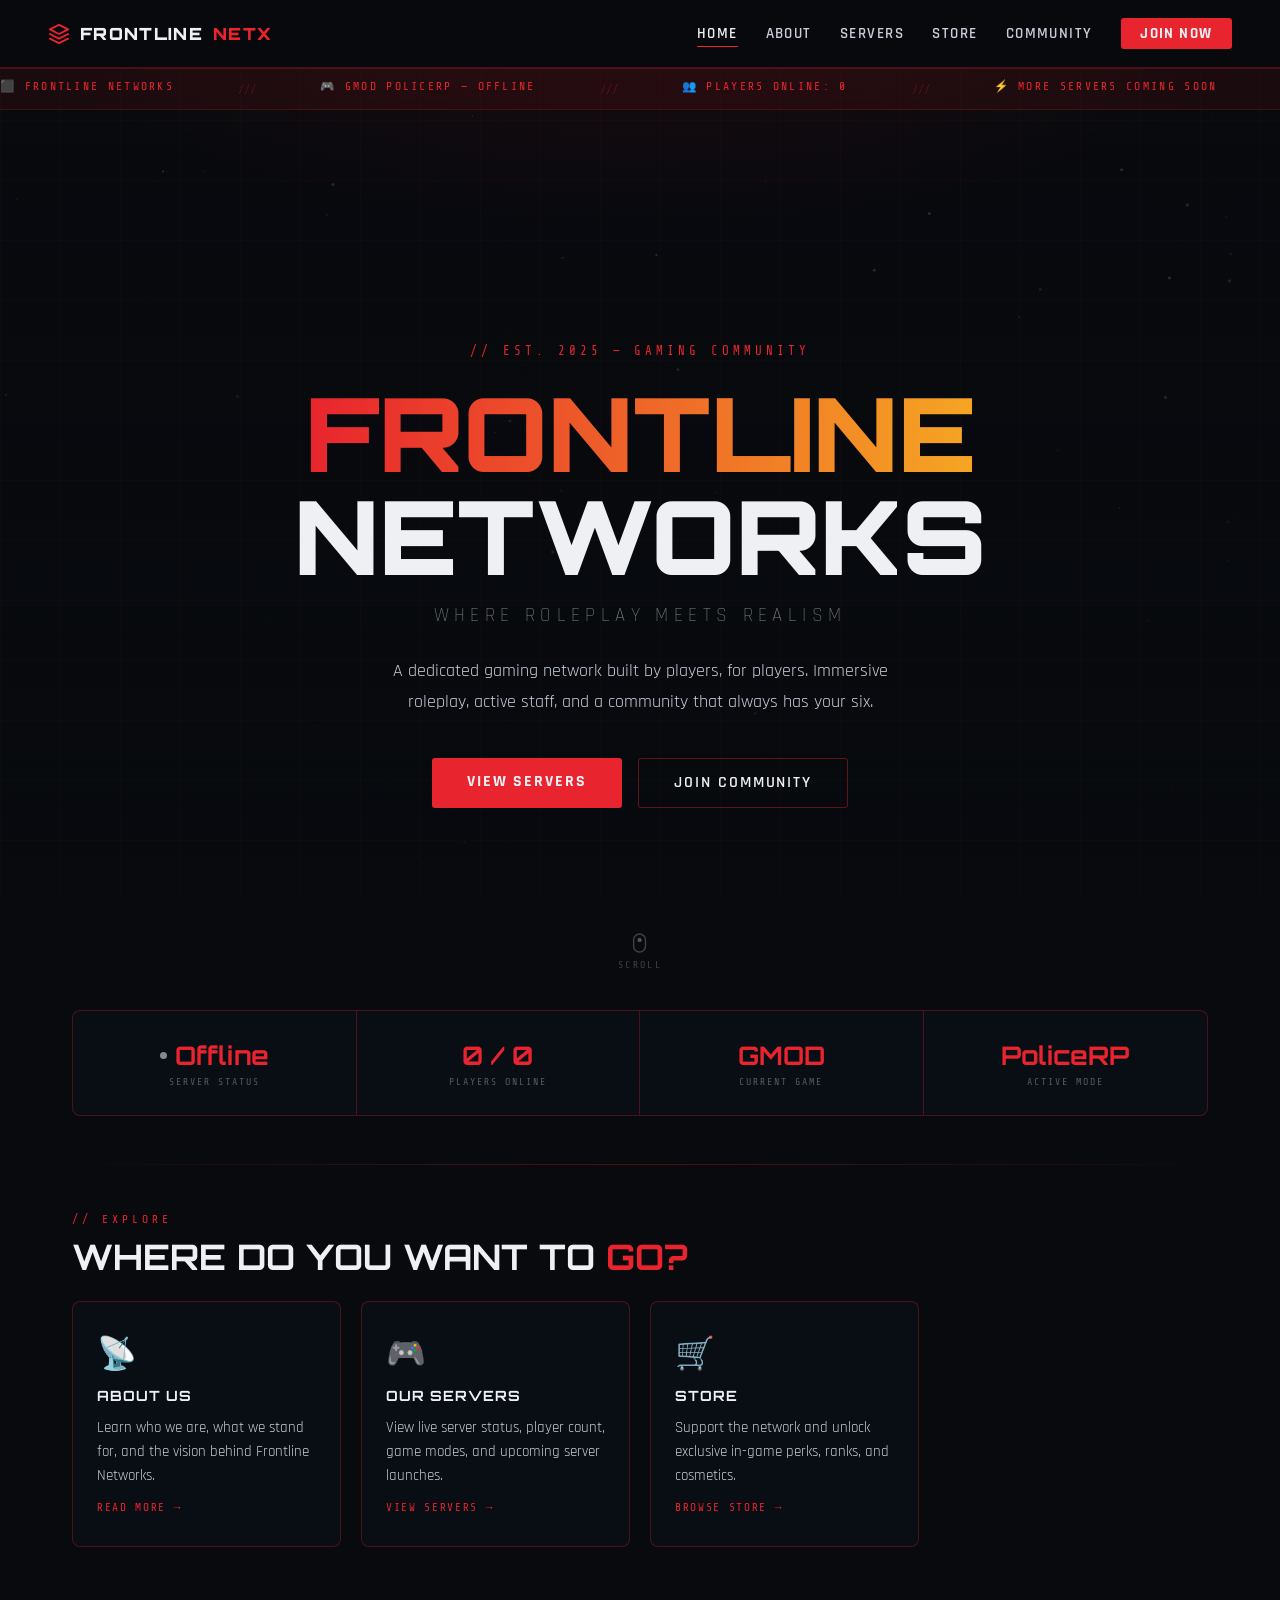
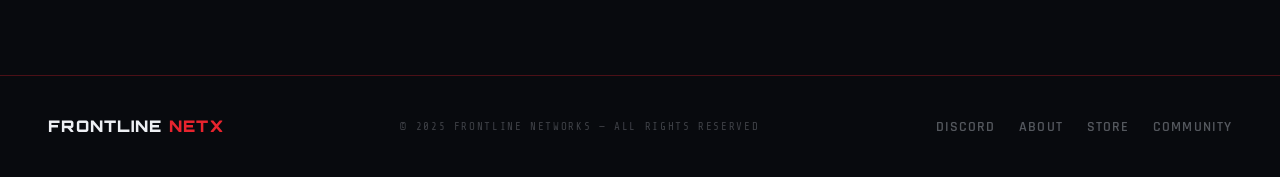
==== index.html @ 9fff045c "Updates" ====
<!DOCTYPE html>
<html lang="en">
<head>
  <meta charset="UTF-8" />
  <meta name="viewport" content="width=device-width, initial-scale=1.0" />
  <title>Frontline Networks – Home</title>
  <link rel="preconnect" href="https://fonts.googleapis.com" />
  <link rel="preconnect" href="https://fonts.gstatic.com" crossorigin />
  <link href="https://fonts.googleapis.com/css2?family=Orbitron:wght@400;700;900&family=Rajdhani:wght@300;400;600;700&family=Share+Tech+Mono&display=swap" rel="stylesheet" />
  <link rel="stylesheet" href="assets/css/style.css" />
  <style>
    /* ── HOME ONLY STYLES ── */
    #hero {
      min-height: 100vh;
      display: flex;
      flex-direction: column;
      align-items: center;
      justify-content: center;
      text-align: center;
      padding: 6rem 2rem 4rem;
      position: relative;
    }

    .hero-eyebrow {
      font-family: 'Share Tech Mono', monospace;
      font-size: 0.78rem;
      letter-spacing: 0.32em;
      color: var(--fl-red);
      text-transform: uppercase;
      margin-bottom: 1.5rem;
      opacity: 0;
      animation: fadeUp 0.6s 0.2s forwards;
    }

    .hero-title {
      font-family: 'Orbitron', monospace;
      font-size: clamp(2.8rem, 8vw, 6.5rem);
      font-weight: 900;
      line-height: 1;
      color: var(--fl-white);
      text-transform: uppercase;
      opacity: 0;
      animation: fadeUp 0.7s 0.4s forwards;
    }

    .wave-text {
      display: inline-block;
      background: linear-gradient(90deg, var(--fl-red), var(--fl-gold), var(--fl-red));
      background-size: 200% auto;
      -webkit-background-clip: text;
      -webkit-text-fill-color: transparent;
      background-clip: text;
      animation: shimmer 3s linear infinite;
    }

    @keyframes shimmer { to { background-position: 200% center; } }

    .hero-sub {
      font-size: 1.2rem;
      font-weight: 300;
      letter-spacing: 0.28em;
      text-transform: uppercase;
      color: rgba(200,205,216,0.6);
      margin-top: 1rem;
      opacity: 0;
      animation: fadeUp 0.7s 0.6s forwards;
    }

    .hero-desc {
      max-width: 540px;
      margin: 1.75rem auto 0;
      font-size: 1.1rem;
      line-height: 1.75;
      opacity: 0;
      animation: fadeUp 0.7s 0.8s forwards;
    }

    .hero-btns {
      display: flex;
      gap: 1rem;
      margin-top: 2.5rem;
      justify-content: center;
      flex-wrap: wrap;
      opacity: 0;
      animation: fadeUp 0.7s 1s forwards;
    }

    .scroll-hint {
      position: absolute;
      bottom: 2.5rem;
      left: 50%;
      transform: translateX(-50%);
      display: flex;
      flex-direction: column;
      align-items: center;
      gap: 6px;
      font-family: 'Share Tech Mono', monospace;
      font-size: 0.62rem;
      letter-spacing: 0.25em;
      color: rgba(200,205,216,0.28);
      text-transform: uppercase;
      animation: bob 2s ease-in-out infinite;
    }

    @keyframes bob {
      0%, 100% { transform: translateX(-50%) translateY(0); }
      50% { transform: translateX(-50%) translateY(7px); }
    }

    @keyframes fadeUp {
      from { opacity: 0; transform: translateY(22px); }
      to { opacity: 1; transform: translateY(0); }
    }

    /* ── QUICK STATS BAR ── */
    .stats-bar {
      background: var(--fl-panel);
      border: 1px solid var(--fl-border);
      border-radius: 8px;
      display: grid;
      grid-template-columns: repeat(auto-fit, minmax(160px, 1fr));
      gap: 0;
      margin: 0 2rem;
      max-width: 1200px;
      margin-left: auto;
      margin-right: auto;
      overflow: hidden;
    }

    .stats-bar-item {
      padding: 1.75rem 1.5rem;
      text-align: center;
      border-right: 1px solid var(--fl-border);
    }

    .stats-bar-item:last-child { border-right: none; }

    .stats-bar-value {
      font-family: 'Orbitron', monospace;
      font-size: 1.6rem;
      font-weight: 700;
      color: var(--fl-red);
      display: block;
    }

    .stats-bar-label {
      font-family: 'Share Tech Mono', monospace;
      font-size: 0.62rem;
      letter-spacing: 0.2em;
      color: rgba(200,205,216,0.4);
      text-transform: uppercase;
      margin-top: 0.3rem;
      display: block;
    }

    /* ── QUICK NAV CARDS ── */
    .quicknav {
      display: grid;
      grid-template-columns: repeat(auto-fit, minmax(220px, 1fr));
      gap: 1.25rem;
      margin-top: 1.5rem;
    }

    .qcard {
      background: var(--fl-panel);
      border: 1px solid var(--fl-border);
      border-radius: 8px;
      padding: 2rem 1.5rem;
      text-decoration: none;
      display: flex;
      flex-direction: column;
      align-items: flex-start;
      gap: 0.75rem;
      transition: border-color 0.3s, transform 0.3s, box-shadow 0.3s;
      position: relative;
      overflow: hidden;
    }

    .qcard::before {
      content: '';
      position: absolute;
      top: 0; left: 0; right: 0;
      height: 2px;
      background: linear-gradient(90deg, transparent, var(--fl-red), transparent);
      opacity: 0;
      transition: opacity 0.3s;
    }

    .qcard:hover {
      border-color: rgba(232,36,46,0.55);
      transform: translateY(-4px);
      box-shadow: 0 12px 36px rgba(0,0,0,0.4), 0 0 18px rgba(232,36,46,0.1);
    }

    .qcard:hover::before { opacity: 1; }

    .qcard-icon { font-size: 2rem; }

    .qcard-title {
      font-family: 'Orbitron', monospace;
      font-size: 0.88rem;
      font-weight: 700;
      color: var(--fl-white);
      text-transform: uppercase;
      letter-spacing: 0.07em;
    }

    .qcard-desc {
      font-size: 0.95rem;
      line-height: 1.6;
      color: var(--fl-text);
    }

    .qcard-arrow {
      margin-top: auto;
      font-family: 'Share Tech Mono', monospace;
      font-size: 0.7rem;
      letter-spacing: 0.15em;
      color: var(--fl-red);
      text-transform: uppercase;
    }
  </style>
</head>
<body>

<canvas id="bg-canvas"></canvas>
<div class="bg-overlay"></div>
<div class="grid-lines"></div>

<div class="site-wrap">

  <!-- NAV -->
  <nav>
    <a class="nav-logo" href="index.html">
      <svg width="22" height="22" viewBox="0 0 24 24" fill="none" stroke="currentColor" stroke-width="2" stroke-linecap="round" stroke-linejoin="round" style="color:var(--fl-red)"><path d="M12 2L2 7l10 5 10-5-10-5z"/><path d="M2 17l10 5 10-5"/><path d="M2 12l10 5 10-5"/></svg>
      FRONTLINE <span class="logo-accent">NETX</span>
    </a>
    <ul class="nav-links">
      <li><a href="index.html">Home</a></li>
      <li><a href="pages/about.html">About</a></li>
      <li><a href="pages/servers.html">Servers</a></li>
      <li><a href="pages/store.html">Store</a></li>
      <li><a href="pages/community.html">Community</a></li>
      <li><a href="https://steamcommunity.com/openid/login?openid.ns=http://specs.openid.net/auth/2.0&openid.mode=checkid_setup&openid.return_to=https://frontlinenetx.net/auth/steam&openid.realm=https://frontlinenetx.net&openid.identity=http://specs.openid.net/auth/2.0/identifier_select&openid.claimed_id=http://specs.openid.net/auth/2.0/identifier_select" target="_blank" class="nav-cta">Join Now</a></li>
    </ul>
  </nav>

  <!-- TICKER -->
  <div class="live-ticker">
    <div class="ticker-inner">
      <span class="ticker-item">⬛ Frontline Networks</span>
      <span class="ticker-sep">///</span>
      <span class="ticker-item">🎮 GMOD PoliceRP — <span data-server-status>Offline</span></span>
      <span class="ticker-sep">///</span>
      <span class="ticker-item">👥 Players Online: <span data-server-players>0</span></span>
      <span class="ticker-sep">///</span>
      <span class="ticker-item">⚡ More servers coming soon</span>
      <span class="ticker-sep">///</span>
      <span class="ticker-item">⬛ Frontline Networks</span>
      <span class="ticker-sep">///</span>
      <span class="ticker-item">🎮 GMOD PoliceRP — <span data-server-status>Offline</span></span>
      <span class="ticker-sep">///</span>
      <span class="ticker-item">👥 Players Online: <span data-server-players>0</span></span>
      <span class="ticker-sep">///</span>
      <span class="ticker-item">⚡ More servers coming soon</span>
    </div>
  </div>

  <!-- HERO -->
  <section id="hero" style="max-width:100%">
    <p class="hero-eyebrow">// Est. 2025 — Gaming Community</p>
    <h1 class="hero-title"><span class="wave-text">Frontline</span><br>Networks</h1>
    <p class="hero-sub">Where Roleplay Meets Realism</p>
    <p class="hero-desc">A dedicated gaming network built by players, for players. Immersive roleplay, active staff, and a community that always has your six.</p>
    <div class="hero-btns">
      <a href="pages/servers.html" class="btn-primary">View Servers</a>
      <a href="pages/community.html" class="btn-secondary">Join Community</a>
    </div>
    <div class="scroll-hint">
      <svg width="14" height="20" viewBox="0 0 14 20" fill="none" stroke="currentColor" stroke-width="1.5" stroke-linecap="round"><rect x="1" y="1" width="12" height="18" rx="6"/><circle cx="7" cy="7" r="1.5" fill="currentColor"/></svg>
      Scroll
    </div>
  </section>

  <!-- LIVE STATS BAR -->
  <div style="max-width:1200px;margin:0 auto;padding:0 2rem 3rem;">
    <div class="stats-bar reveal">
      <div class="stats-bar-item">
        <span class="stats-bar-value" style="display:flex;align-items:center;justify-content:center;gap:8px;">
          <span class="status-dot dot-offline" data-status-dot></span>
          <span data-server-status>Offline</span>
        </span>
        <span class="stats-bar-label">Server Status</span>
      </div>
      <div class="stats-bar-item">
        <span class="stats-bar-value"><span data-server-players>0</span> / <span data-server-maxplayers>0</span></span>
        <span class="stats-bar-label">Players Online</span>
      </div>
      <div class="stats-bar-item">
        <span class="stats-bar-value">GMOD</span>
        <span class="stats-bar-label">Current Game</span>
      </div>
      <div class="stats-bar-item">
        <span class="stats-bar-value">PoliceRP</span>
        <span class="stats-bar-label">Active Mode</span>
      </div>
    </div>
  </div>

  <!-- QUICK NAV -->
  <div class="divider"></div>
  <div class="section">
    <p class="section-label reveal">// Explore</p>
    <h2 class="section-title reveal">Where do you want to <span>go?</span></h2>
    <div class="quicknav">
      <a href="pages/about.html" class="qcard reveal">
        <span class="qcard-icon">📡</span>
        <div class="qcard-title">About Us</div>
        <p class="qcard-desc">Learn who we are, what we stand for, and the vision behind Frontline Networks.</p>
        <span class="qcard-arrow">Read More →</span>
      </a>
      <a href="pages/servers.html" class="qcard reveal">
        <span class="qcard-icon">🎮</span>
        <div class="qcard-title">Our Servers</div>
        <p class="qcard-desc">View live server status, player count, game modes, and upcoming server launches.</p>
        <span class="qcard-arrow">View Servers →</span>
      </a>
      <a href="pages/store.html" class="qcard reveal">
        <span class="qcard-icon">🛒</span>
        <div class="qcard-title">Store</div>
        <p class="qcard-desc">Support the network and unlock exclusive in-game perks, ranks, and cosmetics.</p>
        <span class="qcard-arrow">Browse Store →</span>
      </a>
      <a href="pages/community.html" class="qcard reveal">
        <span class="qcard-icon">💬</span>
        <div class="qcard-title">Community</div>
        <p class="qcard-desc">Join our Discord, meet the team, apply for staff, and be part of the Frontline family.</p>
        <span class="qcard-arrow">Join Now →</span>
      </a>
    </div>
  </div>

  <!-- FOOTER -->
  <footer>
    <a class="footer-logo" href="index.html">FRONTLINE <span>NETX</span></a>
    <p class="footer-copy">© 2025 Frontline Networks — All rights reserved</p>
    <ul class="footer-links">
      <li><a href="https://discord.gg/7fahT24btF" target="_blank">Discord</a></li>
      <li><a href="pages/about.html">About</a></li>
      <li><a href="pages/store.html">Store</a></li>
      <li><a href="pages/community.html">Community</a></li>
    </ul>
  </footer>

</div>

<script src="assets/js/main.js"></script>
</body>
</html>
---- assets/css/style.css ----
/* ── FRONTLINE NETWORKS — SHARED STYLESHEET ── */

*, *::before, *::after { box-sizing: border-box; margin: 0; padding: 0; }

:root {
  --fl-red: #e8242e;
  --fl-red-dark: #a5161e;
  --fl-red-glow: rgba(232, 36, 46, 0.5);
  --fl-gold: #f5a623;
  --fl-dark: #080a0e;
  --fl-panel: rgba(10, 14, 22, 0.88);
  --fl-border: rgba(232, 36, 46, 0.3);
  --fl-text: #c8cdd8;
  --fl-white: #eef0f4;
}

html { scroll-behavior: smooth; }

body {
  font-family: 'Rajdhani', sans-serif;
  background: var(--fl-dark);
  color: var(--fl-text);
  overflow-x: hidden;
}

/* ── BACKGROUND ── */
#bg-canvas {
  position: fixed;
  inset: 0;
  z-index: 0;
  pointer-events: none;
}

.bg-overlay {
  position: fixed;
  inset: 0;
  z-index: 1;
  background:
    radial-gradient(ellipse 80% 50% at 50% -10%, rgba(232,36,46,0.12) 0%, transparent 70%),
    linear-gradient(to bottom, rgba(8,10,14,0.55) 0%, rgba(8,10,14,0.75) 60%, rgba(8,10,14,0.97) 100%);
  pointer-events: none;
}

.grid-lines {
  position: fixed;
  inset: 0;
  z-index: 1;
  pointer-events: none;
  background-image:
    linear-gradient(rgba(232,36,46,0.04) 1px, transparent 1px),
    linear-gradient(90deg, rgba(232,36,46,0.04) 1px, transparent 1px);
  background-size: 60px 60px;
}

.site-wrap { position: relative; z-index: 2; }

/* ── NAV ── */
nav {
  position: fixed;
  top: 0; left: 0; right: 0;
  z-index: 100;
  display: flex;
  align-items: center;
  justify-content: space-between;
  padding: 0 3rem;
  height: 68px;
  background: rgba(8,10,14,0.95);
  border-bottom: 1px solid var(--fl-border);
  backdrop-filter: blur(12px);
}

.nav-logo {
  font-family: 'Orbitron', monospace;
  font-weight: 900;
  font-size: 1.05rem;
  color: var(--fl-white);
  letter-spacing: 0.08em;
  text-decoration: none;
  display: flex;
  align-items: center;
  gap: 10px;
}

.nav-logo .logo-accent { color: var(--fl-red); }

.nav-links {
  display: flex;
  gap: 1.75rem;
  list-style: none;
  align-items: center;
}

.nav-links a {
  font-family: 'Rajdhani', sans-serif;
  font-weight: 600;
  font-size: 0.92rem;
  letter-spacing: 0.1em;
  text-transform: uppercase;
  color: var(--fl-text);
  text-decoration: none;
  transition: color 0.2s;
  position: relative;
}

.nav-links a::after {
  content: '';
  position: absolute;
  bottom: -4px; left: 0; right: 100%;
  height: 1px;
  background: var(--fl-red);
  transition: right 0.25s ease;
}

.nav-links a:hover, .nav-links a.active { color: var(--fl-white); }
.nav-links a:hover::after, .nav-links a.active::after { right: 0; }

.nav-cta {
  background: var(--fl-red) !important;
  color: var(--fl-white) !important;
  padding: 0.4rem 1.2rem !important;
  border-radius: 3px;
  font-weight: 700 !important;
  transition: background 0.2s, box-shadow 0.2s !important;
}

.nav-cta:hover {
  background: var(--fl-red-dark) !important;
  box-shadow: 0 0 18px var(--fl-red-glow) !important;
}

.nav-cta::after { display: none !important; }

/* ── LIVE TICKER ── */
.live-ticker {
  background: rgba(232,36,46,0.08);
  border-top: 1px solid rgba(232,36,46,0.2);
  border-bottom: 1px solid rgba(232,36,46,0.2);
  padding: 0.6rem 0;
  overflow: hidden;
  position: relative;
  z-index: 2;
  margin-top: 68px;
}

.ticker-inner {
  display: flex;
  white-space: nowrap;
  animation: ticker 30s linear infinite;
  gap: 4rem;
}

.ticker-item {
  font-family: 'Share Tech Mono', monospace;
  font-size: 0.72rem;
  letter-spacing: 0.2em;
  text-transform: uppercase;
  color: var(--fl-red);
}

.ticker-sep { color: rgba(232,36,46,0.3); }

@keyframes ticker {
  from { transform: translateX(0); }
  to { transform: translateX(-50%); }
}

/* ── PAGE HEADER ── */
.page-header {
  padding: 5rem 2rem 3.5rem;
  text-align: center;
  max-width: 1200px;
  margin: 0 auto;
}

.page-eyebrow {
  font-family: 'Share Tech Mono', monospace;
  font-size: 0.75rem;
  letter-spacing: 0.35em;
  text-transform: uppercase;
  color: var(--fl-red);
  margin-bottom: 1rem;
}

.page-title {
  font-family: 'Orbitron', monospace;
  font-size: clamp(2rem, 5vw, 3.5rem);
  font-weight: 900;
  color: var(--fl-white);
  text-transform: uppercase;
  line-height: 1.05;
  margin-bottom: 1rem;
}

.page-title span { color: var(--fl-red); }

.page-desc {
  font-size: 1.1rem;
  line-height: 1.75;
  color: var(--fl-text);
  max-width: 600px;
  margin: 0 auto;
}

/* ── SECTION ── */
.section {
  padding: 3rem 2rem 4rem;
  max-width: 1200px;
  margin: 0 auto;
}

.section-label {
  font-family: 'Share Tech Mono', monospace;
  font-size: 0.72rem;
  letter-spacing: 0.35em;
  text-transform: uppercase;
  color: var(--fl-red);
  margin-bottom: 0.75rem;
}

.section-title {
  font-family: 'Orbitron', monospace;
  font-size: clamp(1.5rem, 3.5vw, 2.2rem);
  font-weight: 700;
  color: var(--fl-white);
  text-transform: uppercase;
  line-height: 1.1;
  margin-bottom: 0.75rem;
}

.section-title span { color: var(--fl-red); }

.section-desc {
  font-size: 1.05rem;
  line-height: 1.75;
  color: var(--fl-text);
  max-width: 640px;
  margin-bottom: 2.5rem;
}

.divider {
  width: 100%;
  max-width: 1200px;
  margin: 0 auto;
  height: 1px;
  background: linear-gradient(90deg, transparent, var(--fl-border), transparent);
}

/* ── BUTTONS ── */
.btn-primary {
  background: var(--fl-red);
  color: var(--fl-white);
  font-family: 'Rajdhani', sans-serif;
  font-weight: 700;
  font-size: 1rem;
  letter-spacing: 0.12em;
  text-transform: uppercase;
  padding: 0.85rem 2.2rem;
  border-radius: 3px;
  text-decoration: none;
  border: none;
  cursor: pointer;
  display: inline-block;
  transition: background 0.2s, box-shadow 0.2s, transform 0.15s;
}

.btn-primary:hover {
  background: var(--fl-red-dark);
  box-shadow: 0 0 28px var(--fl-red-glow), 0 4px 20px rgba(0,0,0,0.4);
  transform: translateY(-2px);
}

.btn-secondary {
  background: transparent;
  color: var(--fl-white);
  font-family: 'Rajdhani', sans-serif;
  font-weight: 600;
  font-size: 1rem;
  letter-spacing: 0.12em;
  text-transform: uppercase;
  padding: 0.85rem 2.2rem;
  border-radius: 3px;
  text-decoration: none;
  border: 1px solid rgba(232,36,46,0.4);
  display: inline-block;
  cursor: pointer;
  transition: border-color 0.2s, background 0.2s, transform 0.15s;
}

.btn-secondary:hover {
  border-color: var(--fl-red);
  background: rgba(232,36,46,0.08);
  transform: translateY(-2px);
}

/* ── TAGS ── */
.tag {
  font-family: 'Share Tech Mono', monospace;
  font-size: 0.68rem;
  letter-spacing: 0.15em;
  text-transform: uppercase;
  padding: 0.25rem 0.75rem;
  border-radius: 3px;
  border: 1px solid;
  display: inline-block;
}

.tag-red { color: var(--fl-red); border-color: rgba(232,36,46,0.4); background: rgba(232,36,46,0.08); }
.tag-gold { color: var(--fl-gold); border-color: rgba(245,166,35,0.4); background: rgba(245,166,35,0.08); }
.tag-green { color: #4ade80; border-color: rgba(74,222,128,0.4); background: rgba(74,222,128,0.08); }
.tag-gray { color: rgba(200,205,216,0.5); border-color: rgba(200,205,216,0.15); background: rgba(200,205,216,0.05); }

/* ── STATUS DOT ── */
.status-dot {
  width: 7px; height: 7px;
  border-radius: 50%;
  display: inline-block;
  animation: pulse-dot 2s ease-in-out infinite;
}

.dot-live { background: #4ade80; box-shadow: 0 0 6px #4ade80; }
.dot-offline { background: #888; box-shadow: none; animation: none; }
.dot-soon { background: var(--fl-gold); box-shadow: 0 0 6px var(--fl-gold); }

@keyframes pulse-dot {
  0%, 100% { opacity: 1; }
  50% { opacity: 0.35; }
}

/* ── REVEAL ANIMATION ── */
.reveal {
  opacity: 0;
  transform: translateY(28px);
  transition: opacity 0.6s ease, transform 0.6s ease;
}

.reveal.visible {
  opacity: 1;
  transform: none;
}

/* ── FOOTER ── */
footer {
  border-top: 1px solid var(--fl-border);
  padding: 2.5rem 3rem;
  display: flex;
  align-items: center;
  justify-content: space-between;
  gap: 1.5rem;
  flex-wrap: wrap;
  position: relative;
  z-index: 2;
  margin-top: 4rem;
}

.footer-logo {
  font-family: 'Orbitron', monospace;
  font-weight: 900;
  font-size: 1rem;
  color: var(--fl-white);
  letter-spacing: 0.08em;
  text-decoration: none;
}

.footer-logo span { color: var(--fl-red); }

.footer-copy {
  font-family: 'Share Tech Mono', monospace;
  font-size: 0.68rem;
  letter-spacing: 0.15em;
  color: rgba(200,205,216,0.28);
  text-transform: uppercase;
}

.footer-links {
  display: flex;
  gap: 1.5rem;
  list-style: none;
}

.footer-links a {
  font-family: 'Rajdhani', sans-serif;
  font-weight: 600;
  font-size: 0.85rem;
  letter-spacing: 0.08em;
  text-transform: uppercase;
  color: rgba(200,205,216,0.4);
  text-decoration: none;
  transition: color 0.2s;
}

.footer-links a:hover { color: var(--fl-red); }

/* ── RESPONSIVE ── */
@media (max-width: 768px) {
  nav { padding: 0 1.25rem; }
  .nav-links { display: none; }
  footer { flex-direction: column; text-align: center; }
  .page-header { padding: 4rem 1.25rem 2.5rem; }
  .section { padding: 2rem 1.25rem 3rem; }
}
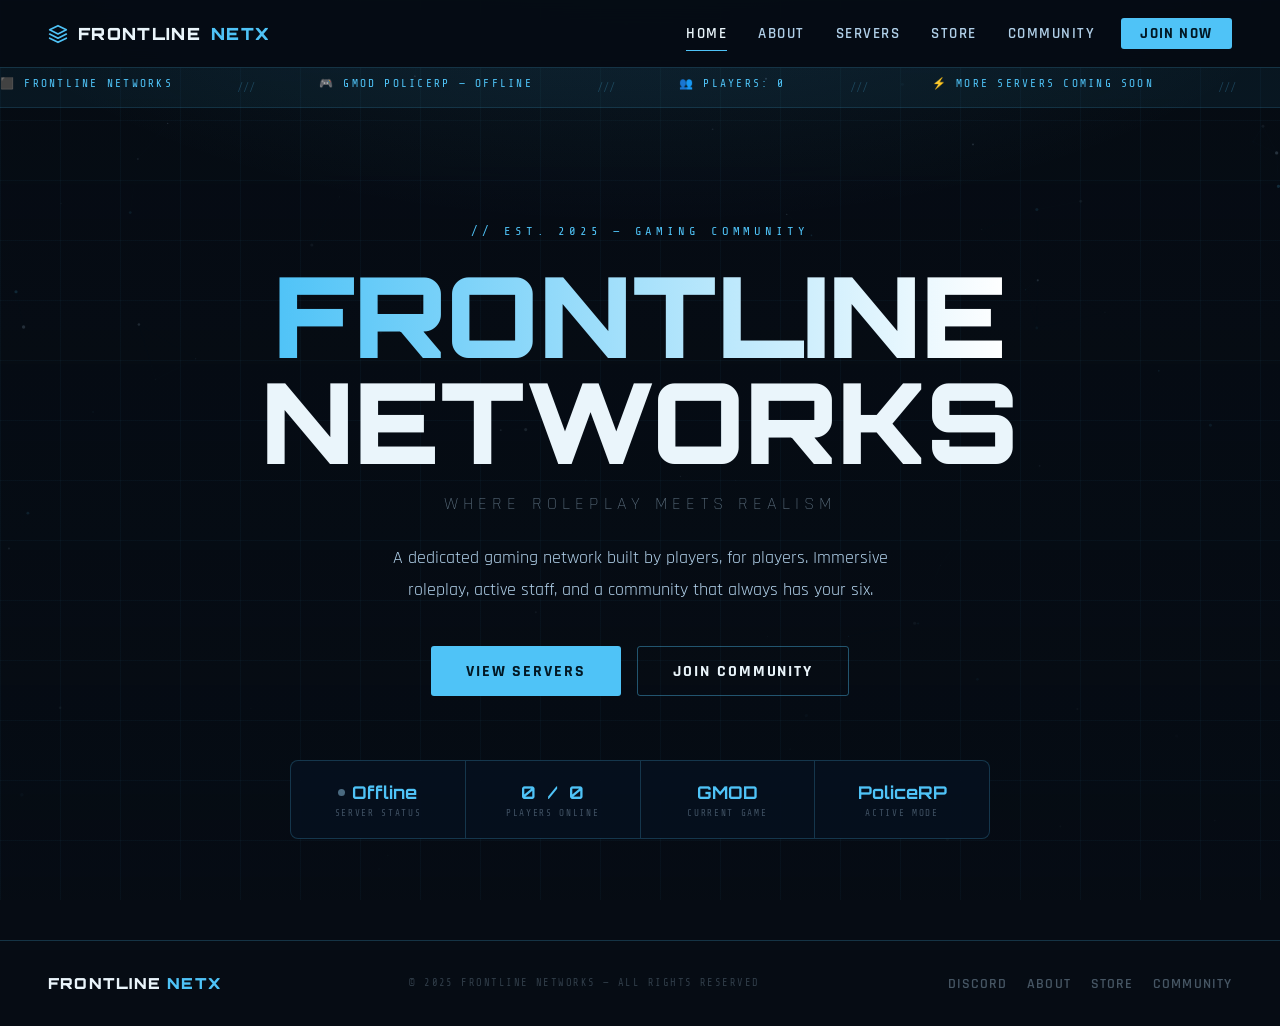
==== commit 2ffcc3cd: "update to web" ====
--- a/index.html
+++ b/index.html
@@ -3,221 +3,551 @@
 <head>
   <meta charset="UTF-8" />
   <meta name="viewport" content="width=device-width, initial-scale=1.0" />
-  <title>Frontline Networks – Home</title>
+  <title>Frontline Networks</title>
   <link rel="preconnect" href="https://fonts.googleapis.com" />
   <link rel="preconnect" href="https://fonts.gstatic.com" crossorigin />
   <link href="https://fonts.googleapis.com/css2?family=Orbitron:wght@400;700;900&family=Rajdhani:wght@300;400;600;700&family=Share+Tech+Mono&display=swap" rel="stylesheet" />
-  <link rel="stylesheet" href="assets/css/style.css" />
   <style>
-    /* ── HOME ONLY STYLES ── */
-    #hero {
+    *, *::before, *::after { box-sizing: border-box; margin: 0; padding: 0; }
+
+    :root {
+      --fl-blue: #4fc3f7;
+      --fl-blue-dark: #0277bd;
+      --fl-blue-glow: rgba(79,195,247,0.45);
+      --fl-ice: #e0f4ff;
+      --fl-dark: #060c14;
+      --fl-panel: rgba(6,16,30,0.9);
+      --fl-border: rgba(79,195,247,0.22);
+      --fl-text: #b0cfe8;
+      --fl-white: #eaf5fb;
+    }
+
+    html { scroll-behavior: smooth; }
+
+    body {
+      font-family: 'Rajdhani', sans-serif;
+      background: var(--fl-dark);
+      color: var(--fl-text);
+      overflow-x: hidden;
       min-height: 100vh;
-      display: flex;
+    }
+
+    /* ── BACKGROUND ── */
+    #bg-canvas {
+      position: fixed; inset: 0; z-index: 0; pointer-events: none;
+    }
+
+    .bg-overlay {
+      position: fixed; inset: 0; z-index: 1; pointer-events: none;
+      background:
+        radial-gradient(ellipse 80% 50% at 50% -10%, rgba(79,195,247,0.1) 0%, transparent 70%),
+        linear-gradient(to bottom, rgba(6,12,20,0.5) 0%, rgba(6,12,20,0.75) 60%, rgba(6,12,20,0.97) 100%);
+    }
+
+    .grid-lines {
+      position: fixed; inset: 0; z-index: 1; pointer-events: none;
+      background-image:
+        linear-gradient(rgba(79,195,247,0.04) 1px, transparent 1px),
+        linear-gradient(90deg, rgba(79,195,247,0.04) 1px, transparent 1px);
+      background-size: 60px 60px;
+    }
+
+    .site-wrap { position: relative; z-index: 2; min-height: 100vh; display: flex; flex-direction: column; }
+
+    /* ── NAV ── */
+    nav {
+      position: fixed; top: 0; left: 0; right: 0; z-index: 100;
+      display: flex; align-items: center; justify-content: space-between;
+      padding: 0 3rem; height: 68px;
+      background: rgba(6,12,20,0.96);
+      border-bottom: 1px solid var(--fl-border);
+      backdrop-filter: blur(14px);
+    }
+
+    .nav-logo {
+      font-family: 'Orbitron', monospace; font-weight: 900; font-size: 1.05rem;
+      color: var(--fl-white); letter-spacing: 0.08em; text-decoration: none;
+      display: flex; align-items: center; gap: 10px; cursor: pointer;
+    }
+
+    .nav-logo .logo-accent { color: var(--fl-blue); }
+
+    .nav-links { display: flex; gap: 0.25rem; list-style: none; align-items: center; }
+
+    .nav-links button {
+      font-family: 'Rajdhani', sans-serif; font-weight: 600; font-size: 0.92rem;
+      letter-spacing: 0.1em; text-transform: uppercase; color: var(--fl-text);
+      background: none; border: none; cursor: pointer; padding: 0.4rem 0.85rem;
+      border-radius: 3px; transition: color 0.2s, background 0.2s;
+      position: relative;
+    }
+
+    .nav-links button::after {
+      content: ''; position: absolute; bottom: -2px; left: 0.85rem; right: 100%;
+      height: 1px; background: var(--fl-blue); transition: right 0.25s ease;
+    }
+
+    .nav-links button:hover, .nav-links button.active { color: var(--fl-white); }
+    .nav-links button:hover::after, .nav-links button.active::after { right: 0.85rem; }
+
+    .nav-cta {
+      background: var(--fl-blue) !important; color: #021824 !important;
+      font-weight: 700 !important; padding: 0.4rem 1.2rem !important;
+      border-radius: 3px; transition: background 0.2s, box-shadow 0.2s !important;
+      margin-left: 0.5rem;
+    }
+
+    .nav-cta:hover {
+      background: var(--fl-blue-dark) !important;
+      box-shadow: 0 0 18px var(--fl-blue-glow) !important;
+      color: var(--fl-white) !important;
+    }
+
+    .nav-cta::after { display: none !important; }
+
+    /* ── TICKER ── */
+    .live-ticker {
+      background: rgba(79,195,247,0.06);
+      border-bottom: 1px solid rgba(79,195,247,0.15);
+      padding: 0.55rem 0; overflow: hidden; position: relative; z-index: 2;
+      margin-top: 68px;
+    }
+
+    .ticker-inner {
+      display: flex; white-space: nowrap;
+      animation: ticker 32s linear infinite; gap: 4rem;
+    }
+
+    .ticker-item {
+      font-family: 'Share Tech Mono', monospace; font-size: 0.7rem;
+      letter-spacing: 0.2em; text-transform: uppercase; color: var(--fl-blue);
+    }
+
+    .ticker-sep { color: rgba(79,195,247,0.25); }
+    @keyframes ticker { from { transform: translateX(0); } to { transform: translateX(-50%); } }
+
+    /* ── VIEWS — hidden by default, shown via JS ── */
+    .view { display: none; flex: 1; }
+    .view.active { display: block; }
+
+    /* ── SHARED SECTION STYLES ── */
+    .page-wrap { max-width: 1200px; margin: 0 auto; padding: 4rem 2rem 5rem; }
+
+    .page-eyebrow {
+      font-family: 'Share Tech Mono', monospace; font-size: 0.72rem;
+      letter-spacing: 0.35em; text-transform: uppercase; color: var(--fl-blue);
+      margin-bottom: 0.85rem;
+    }
+
+    .page-title {
+      font-family: 'Orbitron', monospace;
+      font-size: clamp(1.8rem, 4vw, 3rem); font-weight: 900;
+      color: var(--fl-white); text-transform: uppercase; line-height: 1.05;
+      margin-bottom: 0.9rem;
+    }
+
+    .page-title span { color: var(--fl-blue); }
+
+    .page-desc {
+      font-size: 1.1rem; line-height: 1.78; color: var(--fl-text);
+      max-width: 620px; margin-bottom: 2.75rem;
+    }
+
+    .section-label {
+      font-family: 'Share Tech Mono', monospace; font-size: 0.68rem;
+      letter-spacing: 0.32em; text-transform: uppercase; color: var(--fl-blue);
+      margin-bottom: 0.6rem; margin-top: 3rem;
+    }
+
+    .section-title {
+      font-family: 'Orbitron', monospace; font-size: clamp(1.3rem, 3vw, 1.9rem);
+      font-weight: 700; color: var(--fl-white); text-transform: uppercase;
+      line-height: 1.1; margin-bottom: 0.6rem;
+    }
+
+    .section-title span { color: var(--fl-blue); }
+
+    .divider {
+      height: 1px; margin: 2.5rem 0;
+      background: linear-gradient(90deg, transparent, var(--fl-border), transparent);
+    }
+
+    /* ── CARDS ── */
+    .card-grid {
+      display: grid; grid-template-columns: repeat(auto-fit, minmax(260px, 1fr));
+      gap: 1.35rem;
+    }
+
+    .card {
+      background: var(--fl-panel); border: 1px solid var(--fl-border);
+      border-radius: 8px; padding: 1.85rem 1.6rem;
+      transition: border-color 0.3s, transform 0.3s, box-shadow 0.3s;
+      position: relative; overflow: hidden;
+    }
+
+    .card::before {
+      content: ''; position: absolute; top: 0; left: 0; right: 0; height: 2px;
+      background: linear-gradient(90deg, transparent, var(--fl-blue), transparent);
+      opacity: 0; transition: opacity 0.3s;
+    }
+
+    .card:hover { border-color: rgba(79,195,247,0.5); transform: translateY(-4px); box-shadow: 0 12px 36px rgba(0,0,0,0.4), 0 0 18px rgba(79,195,247,0.08); }
+    .card:hover::before { opacity: 1; }
+
+    .card-icon { font-size: 2rem; margin-bottom: 1rem; display: block; }
+
+    .card-title {
+      font-family: 'Orbitron', monospace; font-size: 0.88rem; font-weight: 700;
+      color: var(--fl-white); text-transform: uppercase; letter-spacing: 0.07em;
+      margin-bottom: 0.6rem;
+    }
+
+    .card-text { font-size: 0.98rem; line-height: 1.65; color: var(--fl-text); }
+
+    /* ── TAGS ── */
+    .tag {
+      font-family: 'Share Tech Mono', monospace; font-size: 0.66rem;
+      letter-spacing: 0.15em; text-transform: uppercase;
+      padding: 0.22rem 0.7rem; border-radius: 3px; border: 1px solid;
+      display: inline-block;
+    }
+
+    .tag-blue { color: #4fc3f7; border-color: rgba(79,195,247,0.4); background: rgba(79,195,247,0.08); }
+    .tag-ice  { color: #c9e8f7; border-color: rgba(150,210,245,0.3); background: rgba(150,210,245,0.06); }
+    .tag-green{ color: #4ade80; border-color: rgba(74,222,128,0.35); background: rgba(74,222,128,0.07); }
+    .tag-gray { color: rgba(176,207,232,0.45); border-color: rgba(176,207,232,0.12); background: rgba(176,207,232,0.04); }
+
+    /* ── STATUS DOT ── */
+    .dot { width: 7px; height: 7px; border-radius: 50%; display: inline-block; }
+    .dot-live { background: #4ade80; box-shadow: 0 0 6px #4ade80; animation: blink 2s ease-in-out infinite; }
+    .dot-off  { background: #4a6a80; }
+    .dot-soon { background: #4fc3f7; box-shadow: 0 0 5px #4fc3f7; animation: blink 2s ease-in-out infinite; }
+    @keyframes blink { 0%,100%{opacity:1} 50%{opacity:0.3} }
+
+    /* ── BUTTONS ── */
+    .btn {
+      font-family: 'Rajdhani', sans-serif; font-weight: 700; font-size: 1rem;
+      letter-spacing: 0.12em; text-transform: uppercase; padding: 0.85rem 2.2rem;
+      border-radius: 3px; text-decoration: none; display: inline-block; cursor: pointer;
+      border: none; transition: all 0.2s;
+    }
+
+    .btn-solid { background: var(--fl-blue); color: #021824; }
+    .btn-solid:hover { background: var(--fl-blue-dark); box-shadow: 0 0 28px var(--fl-blue-glow); transform: translateY(-2px); color: var(--fl-white); }
+
+    .btn-outline { background: transparent; color: var(--fl-white); border: 1px solid rgba(79,195,247,0.4); }
+    .btn-outline:hover { border-color: var(--fl-blue); background: rgba(79,195,247,0.08); transform: translateY(-2px); }
+
+    /* ─────────────────────────────────────
+       VIEW: HOME
+    ───────────────────────────────────── */
+    #view-home {
+      min-height: calc(100vh - 68px);
+      display: none;
       flex-direction: column;
       align-items: center;
       justify-content: center;
       text-align: center;
-      padding: 6rem 2rem 4rem;
-      position: relative;
-    }
+      padding: 5rem 2rem 4rem;
+    }
+
+    #view-home.active { display: flex; }
 
     .hero-eyebrow {
-      font-family: 'Share Tech Mono', monospace;
-      font-size: 0.78rem;
-      letter-spacing: 0.32em;
-      color: var(--fl-red);
-      text-transform: uppercase;
+      font-family: 'Share Tech Mono', monospace; font-size: 0.76rem;
+      letter-spacing: 0.32em; color: var(--fl-blue); text-transform: uppercase;
       margin-bottom: 1.5rem;
-      opacity: 0;
-      animation: fadeUp 0.6s 0.2s forwards;
+      opacity: 0; animation: fadeUp 0.6s 0.2s forwards;
     }
 
     .hero-title {
       font-family: 'Orbitron', monospace;
-      font-size: clamp(2.8rem, 8vw, 6.5rem);
-      font-weight: 900;
-      line-height: 1;
-      color: var(--fl-white);
-      text-transform: uppercase;
-      opacity: 0;
-      animation: fadeUp 0.7s 0.4s forwards;
-    }
-
-    .wave-text {
+      font-size: clamp(3rem, 9vw, 7rem); font-weight: 900;
+      line-height: 0.95; color: var(--fl-white); text-transform: uppercase;
+      opacity: 0; animation: fadeUp 0.7s 0.4s forwards;
+    }
+
+    .hero-title .wave {
       display: inline-block;
-      background: linear-gradient(90deg, var(--fl-red), var(--fl-gold), var(--fl-red));
+      background: linear-gradient(90deg, #4fc3f7, #ffffff, #4fc3f7);
       background-size: 200% auto;
-      -webkit-background-clip: text;
-      -webkit-text-fill-color: transparent;
-      background-clip: text;
+      -webkit-background-clip: text; -webkit-text-fill-color: transparent; background-clip: text;
       animation: shimmer 3s linear infinite;
     }
 
     @keyframes shimmer { to { background-position: 200% center; } }
 
     .hero-sub {
-      font-size: 1.2rem;
-      font-weight: 300;
-      letter-spacing: 0.28em;
-      text-transform: uppercase;
-      color: rgba(200,205,216,0.6);
-      margin-top: 1rem;
-      opacity: 0;
-      animation: fadeUp 0.7s 0.6s forwards;
+      font-size: 1.15rem; font-weight: 300; letter-spacing: 0.28em;
+      text-transform: uppercase; color: rgba(176,207,232,0.55);
+      margin-top: 1.1rem;
+      opacity: 0; animation: fadeUp 0.7s 0.6s forwards;
     }
 
     .hero-desc {
-      max-width: 540px;
-      margin: 1.75rem auto 0;
-      font-size: 1.1rem;
-      line-height: 1.75;
-      opacity: 0;
-      animation: fadeUp 0.7s 0.8s forwards;
+      max-width: 520px; margin: 1.75rem auto 0; font-size: 1.1rem; line-height: 1.78;
+      opacity: 0; animation: fadeUp 0.7s 0.8s forwards;
     }
 
     .hero-btns {
-      display: flex;
-      gap: 1rem;
-      margin-top: 2.5rem;
-      justify-content: center;
-      flex-wrap: wrap;
-      opacity: 0;
-      animation: fadeUp 0.7s 1s forwards;
-    }
-
-    .scroll-hint {
-      position: absolute;
-      bottom: 2.5rem;
-      left: 50%;
-      transform: translateX(-50%);
-      display: flex;
-      flex-direction: column;
-      align-items: center;
-      gap: 6px;
-      font-family: 'Share Tech Mono', monospace;
-      font-size: 0.62rem;
-      letter-spacing: 0.25em;
-      color: rgba(200,205,216,0.28);
-      text-transform: uppercase;
-      animation: bob 2s ease-in-out infinite;
-    }
-
-    @keyframes bob {
-      0%, 100% { transform: translateX(-50%) translateY(0); }
-      50% { transform: translateX(-50%) translateY(7px); }
-    }
-
-    @keyframes fadeUp {
-      from { opacity: 0; transform: translateY(22px); }
-      to { opacity: 1; transform: translateY(0); }
-    }
-
-    /* ── QUICK STATS BAR ── */
+      display: flex; gap: 1rem; margin-top: 2.5rem; justify-content: center; flex-wrap: wrap;
+      opacity: 0; animation: fadeUp 0.7s 1s forwards;
+    }
+
+    /* ── LIVE STATS BAR ── */
     .stats-bar {
-      background: var(--fl-panel);
-      border: 1px solid var(--fl-border);
-      border-radius: 8px;
-      display: grid;
-      grid-template-columns: repeat(auto-fit, minmax(160px, 1fr));
-      gap: 0;
-      margin: 0 2rem;
-      max-width: 1200px;
-      margin-left: auto;
-      margin-right: auto;
+      display: flex; gap: 0; margin-top: 4rem; width: 100%; max-width: 700px;
+      background: var(--fl-panel); border: 1px solid var(--fl-border); border-radius: 8px;
       overflow: hidden;
-    }
-
-    .stats-bar-item {
-      padding: 1.75rem 1.5rem;
-      text-align: center;
+      opacity: 0; animation: fadeUp 0.7s 1.2s forwards;
+    }
+
+    .stat-item {
+      flex: 1; padding: 1.25rem 1rem; text-align: center;
       border-right: 1px solid var(--fl-border);
     }
 
-    .stats-bar-item:last-child { border-right: none; }
-
-    .stats-bar-value {
-      font-family: 'Orbitron', monospace;
-      font-size: 1.6rem;
-      font-weight: 700;
-      color: var(--fl-red);
-      display: block;
-    }
-
-    .stats-bar-label {
-      font-family: 'Share Tech Mono', monospace;
-      font-size: 0.62rem;
-      letter-spacing: 0.2em;
-      color: rgba(200,205,216,0.4);
-      text-transform: uppercase;
-      margin-top: 0.3rem;
-      display: block;
-    }
-
-    /* ── QUICK NAV CARDS ── */
-    .quicknav {
-      display: grid;
-      grid-template-columns: repeat(auto-fit, minmax(220px, 1fr));
-      gap: 1.25rem;
-      margin-top: 1.5rem;
-    }
-
-    .qcard {
-      background: var(--fl-panel);
-      border: 1px solid var(--fl-border);
-      border-radius: 8px;
-      padding: 2rem 1.5rem;
-      text-decoration: none;
-      display: flex;
-      flex-direction: column;
-      align-items: flex-start;
-      gap: 0.75rem;
-      transition: border-color 0.3s, transform 0.3s, box-shadow 0.3s;
-      position: relative;
-      overflow: hidden;
-    }
-
-    .qcard::before {
-      content: '';
-      position: absolute;
-      top: 0; left: 0; right: 0;
-      height: 2px;
-      background: linear-gradient(90deg, transparent, var(--fl-red), transparent);
-      opacity: 0;
-      transition: opacity 0.3s;
-    }
-
-    .qcard:hover {
-      border-color: rgba(232,36,46,0.55);
-      transform: translateY(-4px);
-      box-shadow: 0 12px 36px rgba(0,0,0,0.4), 0 0 18px rgba(232,36,46,0.1);
-    }
-
-    .qcard:hover::before { opacity: 1; }
-
-    .qcard-icon { font-size: 2rem; }
-
-    .qcard-title {
-      font-family: 'Orbitron', monospace;
-      font-size: 0.88rem;
-      font-weight: 700;
-      color: var(--fl-white);
-      text-transform: uppercase;
-      letter-spacing: 0.07em;
-    }
-
-    .qcard-desc {
-      font-size: 0.95rem;
-      line-height: 1.6;
-      color: var(--fl-text);
-    }
-
-    .qcard-arrow {
-      margin-top: auto;
-      font-family: 'Share Tech Mono', monospace;
-      font-size: 0.7rem;
-      letter-spacing: 0.15em;
-      color: var(--fl-red);
-      text-transform: uppercase;
+    .stat-item:last-child { border-right: none; }
+
+    .stat-val {
+      font-family: 'Orbitron', monospace; font-size: 1.1rem; font-weight: 700;
+      color: var(--fl-blue); display: flex; align-items: center; justify-content: center; gap: 7px;
+    }
+
+    .stat-lbl {
+      font-family: 'Share Tech Mono', monospace; font-size: 0.58rem;
+      letter-spacing: 0.18em; color: rgba(176,207,232,0.35);
+      text-transform: uppercase; margin-top: 0.3rem;
+    }
+
+    @keyframes fadeUp { from { opacity:0; transform:translateY(22px); } to { opacity:1; transform:none; } }
+
+    /* ─────────────────────────────────────
+       VIEW: ABOUT
+    ───────────────────────────────────── */
+    .mission-block {
+      background: var(--fl-panel); border: 1px solid var(--fl-border);
+      border-left: 3px solid var(--fl-blue); border-radius: 0 6px 6px 0;
+      padding: 2rem 2rem 2rem 2.5rem; margin-bottom: 2.75rem;
+    }
+
+    .mission-block p { font-size: 1.1rem; line-height: 1.85; color: var(--fl-text); }
+    .mission-block p + p { margin-top: 1rem; }
+
+    .rules-list { list-style: none; display: flex; flex-direction: column; gap: 0.8rem; }
+
+    .rules-list li {
+      display: flex; gap: 1rem; align-items: flex-start;
+      font-size: 1.02rem; line-height: 1.6; color: var(--fl-text);
+      background: var(--fl-panel); border: 1px solid var(--fl-border);
+      border-radius: 5px; padding: 1rem 1.25rem;
+      transition: border-color 0.25s;
+    }
+
+    .rules-list li:hover { border-color: rgba(79,195,247,0.4); }
+
+    .rule-num {
+      font-family: 'Share Tech Mono', monospace; font-size: 0.68rem;
+      color: var(--fl-blue); letter-spacing: 0.1em; flex-shrink: 0; margin-top: 3px;
+    }
+
+    /* ─────────────────────────────────────
+       VIEW: SERVERS
+    ───────────────────────────────────── */
+    .server-card {
+      background: var(--fl-panel); border: 1px solid var(--fl-border);
+      border-radius: 8px; overflow: hidden; margin-bottom: 2rem;
+    }
+
+    .server-banner {
+      background: linear-gradient(135deg, #060c18 0%, #071828 50%, #060c18 100%);
+      padding: 2.5rem; display: flex; align-items: flex-start; gap: 2rem;
+      border-bottom: 1px solid var(--fl-border); flex-wrap: wrap;
+    }
+
+    .game-badge {
+      flex-shrink: 0; width: 88px; height: 88px;
+      background: rgba(79,195,247,0.1); border: 2px solid var(--fl-blue);
+      border-radius: 8px; display: flex; flex-direction: column;
+      align-items: center; justify-content: center; gap: 4px;
+    }
+
+    .game-badge-icon { font-size: 2rem; }
+    .game-badge-label { font-family: 'Share Tech Mono', monospace; font-size: 0.56rem; letter-spacing: 0.2em; color: var(--fl-blue); text-transform: uppercase; }
+
+    .server-info { flex: 1; min-width: 260px; }
+
+    .server-name { font-family: 'Orbitron', monospace; font-size: clamp(1.4rem,3vw,2rem); font-weight: 900; color: var(--fl-white); text-transform: uppercase; margin-bottom: 0.5rem; }
+    .server-name span { color: var(--fl-blue); }
+
+    .server-tag-row { display: flex; gap: 0.5rem; flex-wrap: wrap; margin-bottom: 1rem; }
+
+    .server-desc { font-size: 1.02rem; line-height: 1.72; color: var(--fl-text); max-width: 540px; margin-bottom: 1.2rem; }
+
+    .server-ip {
+      display: inline-flex; align-items: center; gap: 0.5rem;
+      font-family: 'Share Tech Mono', monospace; font-size: 0.7rem;
+      letter-spacing: 0.14em; color: rgba(176,207,232,0.4); text-transform: uppercase;
+      background: rgba(255,255,255,0.03); border: 1px solid rgba(255,255,255,0.07);
+      padding: 0.5rem 1rem; border-radius: 4px;
+    }
+
+    .server-stats-row {
+      display: grid; grid-template-columns: repeat(auto-fit, minmax(130px,1fr));
+      border-top: 1px solid var(--fl-border);
+    }
+
+    .stat-cell { padding: 1.4rem; text-align: center; border-right: 1px solid var(--fl-border); }
+    .stat-cell:last-child { border-right: none; }
+    .stat-cell-val { font-family: 'Orbitron', monospace; font-size: 1.2rem; font-weight: 700; color: var(--fl-blue); display: flex; align-items: center; justify-content: center; gap: 8px; }
+    .stat-cell-lbl { font-family: 'Share Tech Mono', monospace; font-size: 0.58rem; letter-spacing: 0.18em; color: rgba(176,207,232,0.35); text-transform: uppercase; margin-top: 0.3rem; }
+
+    /* category cards */
+    .cat-grid { display: grid; grid-template-columns: repeat(auto-fit, minmax(270px,1fr)); gap: 1.25rem; margin-top: 1.25rem; }
+
+    .cat-card {
+      background: var(--fl-panel); border: 1px solid var(--fl-border);
+      border-radius: 6px; padding: 1.7rem; display: flex; gap: 1.2rem;
+      align-items: flex-start; transition: border-color 0.3s, transform 0.3s, box-shadow 0.3s;
+    }
+
+    .cat-card:hover { border-color: rgba(79,195,247,0.5); transform: translateY(-3px); box-shadow: 0 8px 28px rgba(0,0,0,0.35); }
+    .cat-card.dim { opacity: 0.55; filter: grayscale(0.25); }
+
+    .cat-icon {
+      width: 48px; height: 48px; flex-shrink: 0;
+      background: rgba(79,195,247,0.08); border: 1px solid rgba(79,195,247,0.22);
+      border-radius: 4px; display: flex; align-items: center; justify-content: center; font-size: 1.5rem;
+    }
+
+    .cat-icon.soon-icon { background: rgba(79,195,247,0.04); border-color: rgba(79,195,247,0.12); }
+
+    .cat-body { flex: 1; }
+    .cat-name { font-family: 'Orbitron', monospace; font-size: 0.86rem; font-weight: 700; color: var(--fl-white); text-transform: uppercase; letter-spacing: 0.06em; margin-bottom: 0.4rem; }
+    .cat-desc { font-size: 0.95rem; line-height: 1.6; color: var(--fl-text); margin-bottom: 0.6rem; }
+    .cat-status { display: inline-flex; align-items: center; gap: 5px; font-family: 'Share Tech Mono', monospace; font-size: 0.62rem; letter-spacing: 0.14em; text-transform: uppercase; }
+    .s-live { color: #4ade80; } .s-soon { color: var(--fl-blue); }
+
+    /* coming panel */
+    .coming-panel {
+      background: linear-gradient(135deg, rgba(79,195,247,0.04) 0%, var(--fl-panel) 50%, rgba(79,195,247,0.04) 100%);
+      border: 1px solid rgba(79,195,247,0.2); border-radius: 8px;
+      padding: 3rem 2.5rem; text-align: center; position: relative; overflow: hidden; margin-top: 3rem;
+    }
+
+    .coming-panel::before { content:''; position:absolute; top:0;left:0;right:0; height:1px; background: linear-gradient(90deg,transparent,var(--fl-blue),transparent); }
+
+    .coming-badge { display: inline-block; font-family: 'Share Tech Mono', monospace; font-size: 0.66rem; letter-spacing: 0.26em; text-transform: uppercase; color: var(--fl-blue); background: rgba(79,195,247,0.1); border: 1px solid rgba(79,195,247,0.25); padding: 0.28rem 1rem; border-radius: 3px; margin-bottom: 1.5rem; }
+
+    .coming-panel h3 { font-family: 'Orbitron', monospace; font-size: clamp(1.2rem,3vw,1.8rem); font-weight: 700; color: var(--fl-white); text-transform: uppercase; margin-bottom: 0.9rem; }
+    .coming-panel p { font-size: 1.05rem; line-height: 1.75; color: var(--fl-text); max-width: 540px; margin: 0 auto 2rem; }
+
+    .coming-games { display: flex; gap: 0.85rem; justify-content: center; flex-wrap: wrap; margin-bottom: 2.5rem; }
+
+    .coming-game { background: rgba(79,195,247,0.06); border: 1px solid rgba(79,195,247,0.16); border-radius: 5px; padding: 0.6rem 1.25rem; display: flex; align-items: center; gap: 0.5rem; font-family: 'Rajdhani', sans-serif; font-weight: 600; font-size: 0.95rem; letter-spacing: 0.06em; color: rgba(176,207,232,0.65); text-transform: uppercase; }
+
+    .notify-row { display: flex; gap: 0.75rem; max-width: 400px; margin: 0 auto; justify-content: center; }
+    .notify-input { flex:1; background: rgba(255,255,255,0.05); border: 1px solid rgba(255,255,255,0.1); border-radius: 3px; padding: 0.75rem 1rem; font-family: 'Rajdhani', sans-serif; font-size: 1rem; color: var(--fl-white); outline: none; transition: border-color 0.2s; }
+    .notify-input::placeholder { color: rgba(176,207,232,0.3); }
+    .notify-input:focus { border-color: rgba(79,195,247,0.5); }
+    .notify-btn { background: var(--fl-blue); color: #021824; font-family: 'Rajdhani', sans-serif; font-weight: 700; font-size: 0.92rem; letter-spacing: 0.1em; text-transform: uppercase; padding: 0.75rem 1.3rem; border: none; border-radius: 3px; cursor: pointer; white-space: nowrap; transition: background 0.2s, box-shadow 0.2s; }
+    .notify-btn:hover { background: var(--fl-blue-dark); box-shadow: 0 0 18px var(--fl-blue-glow); }
+
+    /* ─────────────────────────────────────
+       VIEW: STORE
+    ───────────────────────────────────── */
+    .store-notice {
+      background: rgba(79,195,247,0.06); border: 1px solid rgba(79,195,247,0.18);
+      border-radius: 6px; padding: 1rem 1.5rem;
+      font-family: 'Share Tech Mono', monospace; font-size: 0.7rem;
+      letter-spacing: 0.12em; color: var(--fl-blue); text-transform: uppercase;
+      margin-bottom: 2.5rem;
+    }
+
+    .store-grid { display: grid; grid-template-columns: repeat(auto-fit, minmax(265px,1fr)); gap: 1.5rem; align-items: start; }
+
+    .store-card { background: var(--fl-panel); border: 1px solid var(--fl-border); border-radius: 8px; padding: 2rem 1.75rem; position: relative; transition: transform 0.3s, box-shadow 0.3s, border-color 0.3s; }
+    .store-card:hover { transform: translateY(-5px); box-shadow: 0 14px 40px rgba(0,0,0,0.4), 0 0 20px rgba(79,195,247,0.1); border-color: rgba(79,195,247,0.5); }
+    .store-card.featured { border-color: var(--fl-blue); box-shadow: 0 0 28px rgba(79,195,247,0.14); }
+
+    .featured-badge { position:absolute; top:-13px; left:50%; transform:translateX(-50%); background: var(--fl-blue); color:#021824; font-family:'Share Tech Mono',monospace; font-size:0.6rem; letter-spacing:0.2em; text-transform:uppercase; padding:0.25rem 1rem; border-radius:20px; white-space:nowrap; font-weight:700; }
+
+    .store-hdr { display:flex; align-items:center; justify-content:space-between; margin-bottom:1.2rem; }
+    .store-icon { font-size:1.75rem; }
+    .store-tier { font-family:'Share Tech Mono',monospace; font-size:0.6rem; letter-spacing:0.2em; text-transform:uppercase; padding:0.22rem 0.7rem; border-radius:3px; border:1px solid; }
+    .tier-1 { color:#90caf9; border-color:rgba(144,202,249,0.4); background:rgba(144,202,249,0.08); }
+    .tier-2 { color:#4fc3f7; border-color:rgba(79,195,247,0.5); background:rgba(79,195,247,0.1); }
+    .tier-3 { color:#e0f4ff; border-color:rgba(224,244,255,0.4); background:rgba(224,244,255,0.07); }
+
+    .store-name { font-family:'Orbitron',monospace; font-size:1rem; font-weight:700; color:var(--fl-white); text-transform:uppercase; letter-spacing:0.06em; margin-bottom:0.3rem; }
+    .store-price { font-family:'Share Tech Mono',monospace; font-size:0.72rem; color:rgba(176,207,232,0.35); letter-spacing:0.1em; text-transform:uppercase; margin-bottom:1.5rem; }
+
+    .store-perks { list-style:none; margin-bottom:1.75rem; display:flex; flex-direction:column; gap:0.55rem; }
+    .store-perks li { font-size:0.97rem; color:var(--fl-text); }
+
+    .store-btn { display:block; width:100%; text-align:center; font-family:'Rajdhani',sans-serif; font-weight:700; font-size:0.95rem; letter-spacing:0.12em; text-transform:uppercase; padding:0.8rem; border-radius:4px; text-decoration:none; transition:all 0.2s; cursor:pointer; border:none; }
+    .store-btn.solid { background:var(--fl-blue); color:#021824; }
+    .store-btn.solid:hover { background:var(--fl-blue-dark); box-shadow:0 0 20px var(--fl-blue-glow); color:var(--fl-white); }
+    .store-btn.outline { background:transparent; color:var(--fl-white); border:1px solid rgba(79,195,247,0.35); }
+    .store-btn.outline:hover { border-color:var(--fl-blue); background:rgba(79,195,247,0.08); }
+
+    /* ─────────────────────────────────────
+       VIEW: COMMUNITY
+    ───────────────────────────────────── */
+    .comm-grid { display:grid; grid-template-columns:repeat(auto-fit,minmax(270px,1fr)); gap:1.35rem; margin-bottom:3rem; }
+
+    .comm-card { background:var(--fl-panel); border:1px solid var(--fl-border); border-radius:8px; padding:2rem 1.75rem; text-decoration:none; display:flex; flex-direction:column; gap:0.8rem; transition:border-color 0.3s,transform 0.3s,box-shadow 0.3s; position:relative; overflow:hidden; }
+    .comm-card::before { content:''; position:absolute; top:0;left:0;right:0; height:2px; background:linear-gradient(90deg,transparent,var(--fl-blue),transparent); opacity:0; transition:opacity 0.3s; }
+    .comm-card:hover { border-color:rgba(79,195,247,0.5); transform:translateY(-4px); box-shadow:0 12px 36px rgba(0,0,0,0.4),0 0 18px rgba(79,195,247,0.09); }
+    .comm-card:hover::before { opacity:1; }
+
+    .comm-icon { font-size:2.1rem; }
+    .comm-title { font-family:'Orbitron',monospace; font-size:0.88rem; font-weight:700; color:var(--fl-white); text-transform:uppercase; letter-spacing:0.07em; }
+    .comm-desc { font-size:0.97rem; line-height:1.65; color:var(--fl-text); }
+    .comm-cta { margin-top:auto; font-family:'Share Tech Mono',monospace; font-size:0.66rem; letter-spacing:0.14em; color:var(--fl-blue); text-transform:uppercase; }
+
+    /* forums preview */
+    .forums-box { background:var(--fl-panel); border:1px solid var(--fl-border); border-radius:8px; overflow:hidden; }
+    .forums-hdr { padding:1.25rem 2rem; border-bottom:1px solid var(--fl-border); display:flex; align-items:center; justify-content:space-between; }
+    .forums-hdr h3 { font-family:'Orbitron',monospace; font-size:0.9rem; font-weight:700; color:var(--fl-white); text-transform:uppercase; letter-spacing:0.07em; }
+    .forums-badge { font-family:'Share Tech Mono',monospace; font-size:0.6rem; letter-spacing:0.15em; text-transform:uppercase; color:var(--fl-blue); background:rgba(79,195,247,0.08); border:1px solid rgba(79,195,247,0.2); padding:0.2rem 0.7rem; border-radius:3px; }
+
+    .forum-cat-hdr { display:flex; align-items:center; gap:0.85rem; padding:1rem 2rem; background:rgba(79,195,247,0.03); border-bottom:1px solid rgba(79,195,247,0.08); }
+    .forum-cat-icon { font-size:1.2rem; }
+    .forum-cat-name { font-family:'Orbitron',monospace; font-size:0.76rem; font-weight:700; color:var(--fl-white); text-transform:uppercase; letter-spacing:0.07em; }
+
+    .forum-row { display:flex; align-items:center; justify-content:space-between; padding:0.9rem 2rem 0.9rem 3.25rem; border-bottom:1px solid rgba(79,195,247,0.06); gap:1rem; flex-wrap:wrap; transition:background 0.2s; }
+    .forum-row:last-child { border-bottom:none; }
+    .forum-row:hover { background:rgba(79,195,247,0.03); }
+    .forum-row-title { font-family:'Rajdhani',sans-serif; font-weight:600; font-size:0.97rem; color:var(--fl-text); letter-spacing:0.03em; }
+    .forum-soon { font-family:'Share Tech Mono',monospace; font-size:0.58rem; letter-spacing:0.14em; text-transform:uppercase; color:var(--fl-blue); background:rgba(79,195,247,0.07); border:1px solid rgba(79,195,247,0.18); padding:0.14rem 0.55rem; border-radius:3px; }
+
+    /* ── FOOTER ── */
+    footer {
+      border-top: 1px solid var(--fl-border); padding: 2rem 3rem;
+      display: flex; align-items: center; justify-content: space-between;
+      gap: 1.5rem; flex-wrap: wrap; position: relative; z-index: 2;
+    }
+
+    .footer-logo { font-family:'Orbitron',monospace; font-weight:900; font-size:0.95rem; color:var(--fl-white); letter-spacing:0.08em; cursor:pointer; }
+    .footer-logo span { color:var(--fl-blue); }
+    .footer-copy { font-family:'Share Tech Mono',monospace; font-size:0.65rem; letter-spacing:0.14em; color:rgba(176,207,232,0.25); text-transform:uppercase; }
+    .footer-links { display:flex; gap:1.25rem; list-style:none; }
+    .footer-links a { font-family:'Rajdhani',sans-serif; font-weight:600; font-size:0.85rem; letter-spacing:0.08em; text-transform:uppercase; color:rgba(176,207,232,0.38); text-decoration:none; transition:color 0.2s; cursor:pointer; }
+    .footer-links a:hover { color:var(--fl-blue); }
+
+    /* ── REVEAL ── */
+    .reveal { opacity:0; transform:translateY(24px); transition:opacity 0.55s ease,transform 0.55s ease; }
+    .reveal.in { opacity:1; transform:none; }
+
+    /* ── MOBILE ── */
+    @media(max-width:768px){
+      nav { padding:0 1.25rem; }
+      .nav-links { gap:0; }
+      .nav-links button { font-size:0.78rem; padding:0.35rem 0.5rem; }
+      footer { flex-direction:column; text-align:center; }
+      .page-wrap { padding:3rem 1.25rem 4rem; }
+      .server-banner { flex-direction:column; gap:1.25rem; }
     }
   </style>
 </head>
@@ -229,30 +559,30 @@
 
 <div class="site-wrap">
 
-  <!-- NAV -->
+  <!-- ── NAV ── -->
   <nav>
-    <a class="nav-logo" href="index.html">
-      <svg width="22" height="22" viewBox="0 0 24 24" fill="none" stroke="currentColor" stroke-width="2" stroke-linecap="round" stroke-linejoin="round" style="color:var(--fl-red)"><path d="M12 2L2 7l10 5 10-5-10-5z"/><path d="M2 17l10 5 10-5"/><path d="M2 12l10 5 10-5"/></svg>
+    <div class="nav-logo" onclick="showView('home')">
+      <svg width="20" height="20" viewBox="0 0 24 24" fill="none" stroke="currentColor" stroke-width="2" stroke-linecap="round" stroke-linejoin="round" style="color:#4fc3f7"><path d="M12 2L2 7l10 5 10-5-10-5z"/><path d="M2 17l10 5 10-5"/><path d="M2 12l10 5 10-5"/></svg>
       FRONTLINE <span class="logo-accent">NETX</span>
-    </a>
+    </div>
     <ul class="nav-links">
-      <li><a href="index.html">Home</a></li>
-      <li><a href="pages/about.html">About</a></li>
-      <li><a href="pages/servers.html">Servers</a></li>
-      <li><a href="pages/store.html">Store</a></li>
-      <li><a href="pages/community.html">Community</a></li>
-      <li><a href="https://steamcommunity.com/openid/login?openid.ns=http://specs.openid.net/auth/2.0&openid.mode=checkid_setup&openid.return_to=https://frontlinenetx.net/auth/steam&openid.realm=https://frontlinenetx.net&openid.identity=http://specs.openid.net/auth/2.0/identifier_select&openid.claimed_id=http://specs.openid.net/auth/2.0/identifier_select" target="_blank" class="nav-cta">Join Now</a></li>
+      <li><button onclick="showView('home')"    id="nav-home">Home</button></li>
+      <li><button onclick="showView('about')"   id="nav-about">About</button></li>
+      <li><button onclick="showView('servers')" id="nav-servers">Servers</button></li>
+      <li><button onclick="showView('store')"   id="nav-store">Store</button></li>
+      <li><button onclick="showView('community')" id="nav-community">Community</button></li>
+      <li><button class="nav-cta" onclick="window.open('https://steamcommunity.com/openid/login?openid.ns=http://specs.openid.net/auth/2.0&openid.mode=checkid_setup&openid.return_to=https://frontlinenetx.net/auth/steam&openid.realm=https://frontlinenetx.net&openid.identity=http://specs.openid.net/auth/2.0/identifier_select&openid.claimed_id=http://specs.openid.net/auth/2.0/identifier_select','_blank')">Join Now</button></li>
     </ul>
   </nav>
 
-  <!-- TICKER -->
+  <!-- ── TICKER ── -->
   <div class="live-ticker">
     <div class="ticker-inner">
       <span class="ticker-item">⬛ Frontline Networks</span>
       <span class="ticker-sep">///</span>
       <span class="ticker-item">🎮 GMOD PoliceRP — <span data-server-status>Offline</span></span>
       <span class="ticker-sep">///</span>
-      <span class="ticker-item">👥 Players Online: <span data-server-players>0</span></span>
+      <span class="ticker-item">👥 Players: <span data-server-players>0</span></span>
       <span class="ticker-sep">///</span>
       <span class="ticker-item">⚡ More servers coming soon</span>
       <span class="ticker-sep">///</span>
@@ -260,100 +590,461 @@
       <span class="ticker-sep">///</span>
       <span class="ticker-item">🎮 GMOD PoliceRP — <span data-server-status>Offline</span></span>
       <span class="ticker-sep">///</span>
-      <span class="ticker-item">👥 Players Online: <span data-server-players>0</span></span>
+      <span class="ticker-item">👥 Players: <span data-server-players>0</span></span>
       <span class="ticker-sep">///</span>
       <span class="ticker-item">⚡ More servers coming soon</span>
     </div>
   </div>
 
-  <!-- HERO -->
-  <section id="hero" style="max-width:100%">
+  <!-- ══════════════════════════════════════
+       VIEW: HOME
+  ══════════════════════════════════════ -->
+  <div id="view-home" class="view">
     <p class="hero-eyebrow">// Est. 2025 — Gaming Community</p>
-    <h1 class="hero-title"><span class="wave-text">Frontline</span><br>Networks</h1>
+    <h1 class="hero-title"><span class="wave">Frontline</span><br>Networks</h1>
     <p class="hero-sub">Where Roleplay Meets Realism</p>
     <p class="hero-desc">A dedicated gaming network built by players, for players. Immersive roleplay, active staff, and a community that always has your six.</p>
     <div class="hero-btns">
-      <a href="pages/servers.html" class="btn-primary">View Servers</a>
-      <a href="pages/community.html" class="btn-secondary">Join Community</a>
+      <button class="btn btn-solid" onclick="showView('servers')">View Servers</button>
+      <button class="btn btn-outline" onclick="showView('community')">Join Community</button>
     </div>
-    <div class="scroll-hint">
-      <svg width="14" height="20" viewBox="0 0 14 20" fill="none" stroke="currentColor" stroke-width="1.5" stroke-linecap="round"><rect x="1" y="1" width="12" height="18" rx="6"/><circle cx="7" cy="7" r="1.5" fill="currentColor"/></svg>
-      Scroll
-    </div>
-  </section>
-
-  <!-- LIVE STATS BAR -->
-  <div style="max-width:1200px;margin:0 auto;padding:0 2rem 3rem;">
-    <div class="stats-bar reveal">
-      <div class="stats-bar-item">
-        <span class="stats-bar-value" style="display:flex;align-items:center;justify-content:center;gap:8px;">
-          <span class="status-dot dot-offline" data-status-dot></span>
-          <span data-server-status>Offline</span>
-        </span>
-        <span class="stats-bar-label">Server Status</span>
-      </div>
-      <div class="stats-bar-item">
-        <span class="stats-bar-value"><span data-server-players>0</span> / <span data-server-maxplayers>0</span></span>
-        <span class="stats-bar-label">Players Online</span>
-      </div>
-      <div class="stats-bar-item">
-        <span class="stats-bar-value">GMOD</span>
-        <span class="stats-bar-label">Current Game</span>
-      </div>
-      <div class="stats-bar-item">
-        <span class="stats-bar-value">PoliceRP</span>
-        <span class="stats-bar-label">Active Mode</span>
+    <div class="stats-bar">
+      <div class="stat-item">
+        <div class="stat-val"><span class="dot dot-off" data-status-dot></span><span data-server-status>Offline</span></div>
+        <div class="stat-lbl">Server Status</div>
+      </div>
+      <div class="stat-item">
+        <div class="stat-val"><span data-server-players>0</span>&nbsp;/&nbsp;<span data-server-maxplayers>0</span></div>
+        <div class="stat-lbl">Players Online</div>
+      </div>
+      <div class="stat-item">
+        <div class="stat-val">GMOD</div>
+        <div class="stat-lbl">Current Game</div>
+      </div>
+      <div class="stat-item">
+        <div class="stat-val">PoliceRP</div>
+        <div class="stat-lbl">Active Mode</div>
       </div>
     </div>
   </div>
 
-  <!-- QUICK NAV -->
-  <div class="divider"></div>
-  <div class="section">
-    <p class="section-label reveal">// Explore</p>
-    <h2 class="section-title reveal">Where do you want to <span>go?</span></h2>
-    <div class="quicknav">
-      <a href="pages/about.html" class="qcard reveal">
-        <span class="qcard-icon">📡</span>
-        <div class="qcard-title">About Us</div>
-        <p class="qcard-desc">Learn who we are, what we stand for, and the vision behind Frontline Networks.</p>
-        <span class="qcard-arrow">Read More →</span>
-      </a>
-      <a href="pages/servers.html" class="qcard reveal">
-        <span class="qcard-icon">🎮</span>
-        <div class="qcard-title">Our Servers</div>
-        <p class="qcard-desc">View live server status, player count, game modes, and upcoming server launches.</p>
-        <span class="qcard-arrow">View Servers →</span>
-      </a>
-      <a href="pages/store.html" class="qcard reveal">
-        <span class="qcard-icon">🛒</span>
-        <div class="qcard-title">Store</div>
-        <p class="qcard-desc">Support the network and unlock exclusive in-game perks, ranks, and cosmetics.</p>
-        <span class="qcard-arrow">Browse Store →</span>
-      </a>
-      <a href="pages/community.html" class="qcard reveal">
-        <span class="qcard-icon">💬</span>
-        <div class="qcard-title">Community</div>
-        <p class="qcard-desc">Join our Discord, meet the team, apply for staff, and be part of the Frontline family.</p>
-        <span class="qcard-arrow">Join Now →</span>
-      </a>
+  <!-- ══════════════════════════════════════
+       VIEW: ABOUT
+  ══════════════════════════════════════ -->
+  <div id="view-about" class="view">
+    <div class="page-wrap">
+      <p class="page-eyebrow">// Who We Are</p>
+      <h1 class="page-title">About <span>Frontline</span></h1>
+      <p class="page-desc">Built by gamers who wanted something better — a community that puts the player experience first, always.</p>
+
+      <div class="mission-block reveal">
+        <p>Frontline Networks was founded with one goal: build the gaming community we always wished existed. No pay-to-win. No toxic gatekeeping. Just high-quality servers, fair moderation, and a place where every player — new or veteran — feels genuinely welcome.</p>
+        <p>We believe roleplay is at its best when the environment is stable, the rules are clear, and the staff actually care. That's what we're building here, one server at a time.</p>
+      </div>
+
+      <p class="section-label">// What We Offer</p>
+      <h2 class="section-title reveal">Built for the <span>Frontline</span></h2>
+      <div class="card-grid" style="margin-bottom:3rem">
+        <div class="card reveal"><span class="card-icon">⚡</span><div class="card-title">High-Performance Servers</div><p class="card-text">Optimised hardware running 24/7 with near-zero downtime. Smooth gameplay and consistent low ping — always.</p></div>
+        <div class="card reveal"><span class="card-icon">🛡</span><div class="card-title">Active Staff & Moderation</div><p class="card-text">Our admin team keeps every server fair and drama-free. Reports handled fast — your experience matters.</p></div>
+        <div class="card reveal"><span class="card-icon">🎭</span><div class="card-title">Immersive Roleplay</div><p class="card-text">Custom scripts, realistic systems, and deep mechanics designed to pull you in. This isn't just a game — it's a world.</p></div>
+        <div class="card reveal"><span class="card-icon">🏆</span><div class="card-title">Rank & Progression</div><p class="card-text">Earn your way through ranks with in-game progression, job advancement, and community recognition.</p></div>
+        <div class="card reveal"><span class="card-icon">💬</span><div class="card-title">Welcoming Community</div><p class="card-text">New player or veteran — you're welcome here. Active Discord, regular events, and good vibes all around.</p></div>
+        <div class="card reveal"><span class="card-icon">🔧</span><div class="card-title">Regular Updates</div><p class="card-text">We listen. Community-voted features and QoL changes roll out regularly — always improving, never standing still.</p></div>
+      </div>
+
+      <div class="divider"></div>
+      <p class="section-label" style="margin-top:2rem">// Ground Rules</p>
+      <h2 class="section-title reveal">How We <span>Operate</span></h2>
+      <ul class="rules-list" style="margin-top:1.25rem">
+        <li class="reveal"><span class="rule-num">[01]</span> Respect every player regardless of rank, role, or experience level.</li>
+        <li class="reveal"><span class="rule-num">[02]</span> No cheating, hacking, exploiting bugs, or using third-party tools to gain an advantage.</li>
+        <li class="reveal"><span class="rule-num">[03]</span> Roleplay seriously — RDM, NLR breaks, and metagaming are not tolerated.</li>
+        <li class="reveal"><span class="rule-num">[04]</span> Follow staff instructions. If you believe a decision is wrong, appeal it — don't argue in-game.</li>
+        <li class="reveal"><span class="rule-num">[05]</span> Keep chat and voice comms clean. Hate speech, slurs, and harassment result in a permanent ban.</li>
+        <li class="reveal"><span class="rule-num">[06]</span> Have fun — that's what this is all for.</li>
+      </ul>
     </div>
   </div>
 
-  <!-- FOOTER -->
+  <!-- ══════════════════════════════════════
+       VIEW: SERVERS
+  ══════════════════════════════════════ -->
+  <div id="view-servers" class="view">
+    <div class="page-wrap">
+      <p class="page-eyebrow">// Live Servers</p>
+      <h1 class="page-title">Our <span>Servers</span></h1>
+      <p class="page-desc">Live status and player counts updated every 60 seconds automatically. More servers launching soon.</p>
+
+      <div class="server-card reveal">
+        <div class="server-banner">
+          <div class="game-badge">
+            <span class="game-badge-icon">🔫</span>
+            <span class="game-badge-label">GMOD</span>
+          </div>
+          <div class="server-info">
+            <div class="server-name">Garry's <span>Mod</span></div>
+            <div class="server-tag-row">
+              <span class="tag tag-blue">PoliceRP</span>
+              <span class="tag tag-ice">Roleplay</span>
+              <span class="tag tag-gray">Server #1</span>
+            </div>
+            <p class="server-desc">Step into a living city where law enforcement meets the criminal underworld. Take the badge, rise through the ranks, investigate crimes — or build your life on the other side of the law. Deep mechanics, active staff, serious roleplay.</p>
+            <div class="server-ip">🖥 IP: Coming Soon &nbsp;|&nbsp; Port: 27015</div>
+          </div>
+        </div>
+        <div class="server-stats-row">
+          <div class="stat-cell">
+            <div class="stat-cell-val"><span class="dot dot-off" data-status-dot></span><span data-server-status>Offline</span></div>
+            <div class="stat-cell-lbl">Status</div>
+          </div>
+          <div class="stat-cell">
+            <div class="stat-cell-val"><span data-server-players>0</span>&nbsp;/&nbsp;<span data-server-maxplayers>0</span></div>
+            <div class="stat-cell-lbl">Players</div>
+          </div>
+          <div class="stat-cell">
+            <div class="stat-cell-val">PoliceRP</div>
+            <div class="stat-cell-lbl">Mode</div>
+          </div>
+          <div class="stat-cell">
+            <div class="stat-cell-val">24/7</div>
+            <div class="stat-cell-lbl">Scheduled</div>
+          </div>
+        </div>
+      </div>
+
+      <p class="section-label" style="margin-top:2.5rem">// Game Modes</p>
+      <h2 class="section-title reveal">Categories <span>Available</span></h2>
+      <div class="cat-grid">
+        <div class="cat-card reveal">
+          <div class="cat-icon">👮</div>
+          <div class="cat-body">
+            <div class="cat-name">PoliceRP</div>
+            <p class="cat-desc">Patrol the city, respond to calls, make arrests, climb the police ranks. Multiple departments, real progression.</p>
+            <span class="cat-status"><span class="dot dot-live"></span>&nbsp;<span class="s-live">Live Now</span></span>
+          </div>
+        </div>
+        <div class="cat-card dim reveal">
+          <div class="cat-icon soon-icon">🏙</div>
+          <div class="cat-body">
+            <div class="cat-name">DarkRP</div>
+            <p class="cat-desc">Classic freeform roleplay — run jobs, build a base, earn money, and fight for territory in an open city.</p>
+            <span class="cat-status"><span class="dot dot-soon"></span>&nbsp;<span class="s-soon">Coming Soon</span></span>
+          </div>
+        </div>
+        <div class="cat-card dim reveal">
+          <div class="cat-icon soon-icon">🏥</div>
+          <div class="cat-body">
+            <div class="cat-name">SCP-RP</div>
+            <p class="cat-desc">Containment, chaos, and anomalies. Play as Foundation staff or an SCP in a high-stakes environment.</p>
+            <span class="cat-status"><span class="dot dot-soon"></span>&nbsp;<span class="s-soon">Coming Soon</span></span>
+          </div>
+        </div>
+        <div class="cat-card dim reveal">
+          <div class="cat-icon soon-icon">🚀</div>
+          <div class="cat-body">
+            <div class="cat-name">More TBA</div>
+            <p class="cat-desc">We're listening to the community. Vote for the next mode in our Discord and help shape what comes next.</p>
+            <span class="cat-status"><span class="dot dot-soon"></span>&nbsp;<span class="s-soon">In Planning</span></span>
+          </div>
+        </div>
+      </div>
+
+      <div class="coming-panel reveal">
+        <div class="coming-badge">🚧 Expanding the Network</div>
+        <h3>New Servers on the Horizon</h3>
+        <p>More servers are actively in development. Sign up to be first to know when they go live — early members get priority access and exclusive launch perks.</p>
+        <div class="coming-games">
+          <div class="coming-game">🪖 DarkRP</div>
+          <div class="coming-game">🏝 SCP-RP</div>
+          <div class="coming-game">🚀 More TBA</div>
+        </div>
+        <div class="notify-row">
+          <input class="notify-input" type="email" placeholder="your@email.com" />
+          <button class="notify-btn" onclick="this.textContent='✓ Noted!'">Notify Me</button>
+        </div>
+      </div>
+    </div>
+  </div>
+
+  <!-- ══════════════════════════════════════
+       VIEW: STORE
+  ══════════════════════════════════════ -->
+  <div id="view-store" class="view">
+    <div class="page-wrap">
+      <p class="page-eyebrow">// Support the Network</p>
+      <h1 class="page-title">Frontline <span>Store</span></h1>
+      <p class="page-desc">Unlock exclusive perks, ranks, and cosmetics. Every purchase keeps our servers running and the community growing.</p>
+
+      <div class="store-notice reveal">🚧 &nbsp; Store is under construction — packages and pricing coming soon. Join Discord to get notified first and receive a launch discount.</div>
+
+      <div class="store-grid">
+        <div class="store-card reveal">
+          <div class="store-hdr"><span class="store-icon">⭐</span><span class="store-tier tier-1">Recruit</span></div>
+          <div class="store-name">Recruit Package</div>
+          <div class="store-price">Price TBA</div>
+          <ul class="store-perks">
+            <li>✔ Custom name colour in-game</li>
+            <li>✔ Donor tag on scoreboard</li>
+            <li>✔ Priority join queue</li>
+            <li>✔ Exclusive Discord role</li>
+            <li>✔ Access to donor lounge</li>
+          </ul>
+          <a href="https://discord.gg/7fahT24btF" target="_blank" class="store-btn outline">Get Notified on Discord</a>
+        </div>
+
+        <div class="store-card featured reveal">
+          <div class="featured-badge">Most Popular</div>
+          <div class="store-hdr"><span class="store-icon">🔥</span><span class="store-tier tier-2">Officer</span></div>
+          <div class="store-name">Officer Package</div>
+          <div class="store-price">Price TBA</div>
+          <ul class="store-perks">
+            <li>✔ Everything in Recruit</li>
+            <li>✔ Exclusive job access</li>
+            <li>✔ Custom vehicle skin</li>
+            <li>✔ VIP Discord channel</li>
+            <li>✔ Monthly in-game cash bonus</li>
+            <li>✔ Early access to new content</li>
+          </ul>
+          <a href="https://discord.gg/7fahT24btF" target="_blank" class="store-btn solid">Get Notified on Discord</a>
+        </div>
+
+        <div class="store-card reveal">
+          <div class="store-hdr"><span class="store-icon">💎</span><span class="store-tier tier-3">Commander</span></div>
+          <div class="store-name">Commander Package</div>
+          <div class="store-price">Price TBA</div>
+          <ul class="store-perks">
+            <li>✔ Everything in Officer</li>
+            <li>✔ Custom player model</li>
+            <li>✔ Name in server credits</li>
+            <li>✔ Early access to new servers</li>
+            <li>✔ Direct staff line</li>
+            <li>✔ Community vote influence</li>
+          </ul>
+          <a href="https://discord.gg/7fahT24btF" target="_blank" class="store-btn outline">Get Notified on Discord</a>
+        </div>
+      </div>
+    </div>
+  </div>
+
+  <!-- ══════════════════════════════════════
+       VIEW: COMMUNITY
+  ══════════════════════════════════════ -->
+  <div id="view-community" class="view">
+    <div class="page-wrap">
+      <p class="page-eyebrow">// The Frontline Family</p>
+      <h1 class="page-title">Our <span>Community</span></h1>
+      <p class="page-desc">Connect, contribute, and be part of something bigger. Whether you're a player, content creator, or aspiring staff — there's a place for you here.</p>
+
+      <div class="comm-grid">
+        <a href="https://discord.gg/7fahT24btF" target="_blank" class="comm-card reveal">
+          <span class="comm-icon">💬</span>
+          <div class="comm-title">Discord Server</div>
+          <p class="comm-desc">The main hub. Announcements, support, events, and general chat — everything happens here first.</p>
+          <span class="comm-cta">Join Discord →</span>
+        </a>
+        <a href="https://steamcommunity.com/openid/login?openid.ns=http://specs.openid.net/auth/2.0&openid.mode=checkid_setup&openid.return_to=https://frontlinenetx.net/auth/steam&openid.realm=https://frontlinenetx.net&openid.identity=http://specs.openid.net/auth/2.0/identifier_select&openid.claimed_id=http://specs.openid.net/auth/2.0/identifier_select" target="_blank" class="comm-card reveal">
+          <span class="comm-icon">🎮</span>
+          <div class="comm-title">Sign in with Steam</div>
+          <p class="comm-desc">Link your Steam account to access your player profile, stats, rank history, and member-only features.</p>
+          <span class="comm-cta">Connect Steam →</span>
+        </a>
+        <a href="https://discord.gg/7fahT24btF" target="_blank" class="comm-card reveal">
+          <span class="comm-icon">📋</span>
+          <div class="comm-title">Staff Applications</div>
+          <p class="comm-desc">Passionate about the community? Apply to join our moderation or admin team via our Discord.</p>
+          <span class="comm-cta">Apply Now →</span>
+        </a>
+        <a href="https://discord.gg/7fahT24btF" target="_blank" class="comm-card reveal">
+          <span class="comm-icon">📢</span>
+          <div class="comm-title">Report a Player</div>
+          <p class="comm-desc">Witnessed rule-breaking? Submit a report via our Discord support channel — our team acts fast.</p>
+          <span class="comm-cta">Open Discord →</span>
+        </a>
+      </div>
+
+      <div class="divider"></div>
+      <p class="section-label" style="margin-top:2rem">// Forums</p>
+      <h2 class="section-title reveal">Community <span>Forums</span></h2>
+      <p style="font-size:1.05rem;line-height:1.75;color:var(--fl-text);max-width:580px;margin-bottom:1.75rem;" class="reveal">Full forums are coming soon. For now, all discussion lives in our Discord. Here's a preview of what's planned.</p>
+
+      <div class="forums-box reveal">
+        <div class="forums-hdr">
+          <h3>Frontline Forums</h3>
+          <span class="forums-badge">Coming Soon</span>
+        </div>
+        <div class="forum-cat-hdr"><span class="forum-cat-icon">📣</span><span class="forum-cat-name">Announcements</span></div>
+        <div class="forum-row"><span class="forum-row-title">Server updates, patch notes &amp; news</span><span class="forum-soon">Coming Soon</span></div>
+        <div class="forum-row"><span class="forum-row-title">Staff team introductions</span><span class="forum-soon">Coming Soon</span></div>
+        <div class="forum-cat-hdr"><span class="forum-cat-icon">🎮</span><span class="forum-cat-name">General Discussion</span></div>
+        <div class="forum-row"><span class="forum-row-title">Introductions — say hi to the community</span><span class="forum-soon">Coming Soon</span></div>
+        <div class="forum-row"><span class="forum-row-title">PoliceRP tips and guides</span><span class="forum-soon">Coming Soon</span></div>
+        <div class="forum-row"><span class="forum-row-title">Off-topic — general gaming chat</span><span class="forum-soon">Coming Soon</span></div>
+        <div class="forum-cat-hdr"><span class="forum-cat-icon">⚖</span><span class="forum-cat-name">Appeals &amp; Reports</span></div>
+        <div class="forum-row"><span class="forum-row-title">Ban appeals</span><span class="forum-soon">Coming Soon</span></div>
+        <div class="forum-row"><span class="forum-row-title">Player reports</span><span class="forum-soon">Coming Soon</span></div>
+        <div class="forum-cat-hdr"><span class="forum-cat-icon">💡</span><span class="forum-cat-name">Suggestions</span></div>
+        <div class="forum-row"><span class="forum-row-title">Server feature suggestions</span><span class="forum-soon">Coming Soon</span></div>
+        <div class="forum-row"><span class="forum-row-title">Vote on upcoming game modes</span><span class="forum-soon">Coming Soon</span></div>
+      </div>
+
+      <p style="margin-top:1.2rem;font-family:'Share Tech Mono',monospace;font-size:0.67rem;letter-spacing:0.12em;color:rgba(176,207,232,0.28);text-align:center;text-transform:uppercase;">
+        All community discussion currently lives in our Discord —
+        <a href="https://discord.gg/7fahT24btF" target="_blank" style="color:var(--fl-blue);text-decoration:none;">discord.gg/7fahT24btF</a>
+      </p>
+    </div>
+  </div>
+
+  <!-- ── FOOTER ── -->
   <footer>
-    <a class="footer-logo" href="index.html">FRONTLINE <span>NETX</span></a>
+    <div class="footer-logo" onclick="showView('home')">FRONTLINE <span>NETX</span></div>
     <p class="footer-copy">© 2025 Frontline Networks — All rights reserved</p>
     <ul class="footer-links">
       <li><a href="https://discord.gg/7fahT24btF" target="_blank">Discord</a></li>
-      <li><a href="pages/about.html">About</a></li>
-      <li><a href="pages/store.html">Store</a></li>
-      <li><a href="pages/community.html">Community</a></li>
+      <li><a onclick="showView('about')">About</a></li>
+      <li><a onclick="showView('store')">Store</a></li>
+      <li><a onclick="showView('community')">Community</a></li>
     </ul>
   </footer>
 
-</div>
-
-<script src="assets/js/main.js"></script>
+</div><!-- /site-wrap -->
+
+<script>
+/* ── VIEW ROUTER ── */
+const views = ['home','about','servers','store','community'];
+
+function showView(name) {
+  views.forEach(v => {
+    const el = document.getElementById('view-' + v);
+    const btn = document.getElementById('nav-' + v);
+    el.classList.remove('active');
+    if (btn) btn.classList.remove('active');
+  });
+
+  const target = document.getElementById('view-' + name);
+  if (!target) return;
+  target.classList.add('active');
+
+  const navBtn = document.getElementById('nav-' + name);
+  if (navBtn) navBtn.classList.add('active');
+
+  // scroll to top
+  window.scrollTo({ top: 0, behavior: 'smooth' });
+
+  // update browser URL without reload
+  history.pushState({view: name}, '', '#' + name);
+
+  // trigger reveal animations for this view
+  setTimeout(() => {
+    target.querySelectorAll('.reveal').forEach((el, i) => {
+      setTimeout(() => el.classList.add('in'), i * 70);
+    });
+  }, 50);
+}
+
+// Handle browser back/forward
+window.addEventListener('popstate', e => {
+  const hash = location.hash.replace('#','') || 'home';
+  showView(hash);
+});
+
+// Load correct view on page load based on URL hash
+const initView = location.hash.replace('#','') || 'home';
+showView(initView);
+
+/* ── PARTICLE BACKGROUND ── */
+(function(){
+  const canvas = document.getElementById('bg-canvas');
+  const ctx = canvas.getContext('2d');
+  let W, H, particles=[], animId;
+
+  function resize(){ W=canvas.width=window.innerWidth; H=canvas.height=window.innerHeight; }
+
+  function Particle(){
+    this.reset=function(){
+      this.x=Math.random()*W; this.y=Math.random()*H;
+      this.size=Math.random()*1.4+0.3;
+      this.speedX=(Math.random()-0.5)*0.35; this.speedY=(Math.random()-0.5)*0.35;
+      this.opacity=Math.random()*0.45+0.08;
+      this.color=Math.random()>0.75?'#4fc3f7':'#b0cfe8';
+    };
+    this.reset();
+    this.x=Math.random()*(W||window.innerWidth);
+    this.y=Math.random()*(H||window.innerHeight);
+  }
+
+  function init(n){ particles=[]; for(let i=0;i<n;i++) particles.push(new Particle()); }
+
+  function draw(){
+    ctx.clearRect(0,0,W,H);
+    particles.forEach(p=>{
+      p.x+=p.speedX; p.y+=p.speedY;
+      if(p.x<0||p.x>W||p.y<0||p.y>H) p.reset();
+      ctx.save(); ctx.globalAlpha=p.opacity; ctx.fillStyle=p.color;
+      ctx.beginPath(); ctx.arc(p.x,p.y,p.size,0,Math.PI*2); ctx.fill(); ctx.restore();
+    });
+    for(let i=0;i<particles.length;i++){
+      for(let j=i+1;j<particles.length;j++){
+        const dx=particles[i].x-particles[j].x, dy=particles[i].y-particles[j].y;
+        const dist=Math.sqrt(dx*dx+dy*dy);
+        if(dist<100){
+          ctx.save(); ctx.globalAlpha=(1-dist/100)*0.07; ctx.strokeStyle='#4fc3f7'; ctx.lineWidth=0.5;
+          ctx.beginPath(); ctx.moveTo(particles[i].x,particles[i].y); ctx.lineTo(particles[j].x,particles[j].y); ctx.stroke(); ctx.restore();
+        }
+      }
+    }
+    animId=requestAnimationFrame(draw);
+  }
+
+  resize(); init(80); draw();
+  window.addEventListener('resize',()=>{ cancelAnimationFrame(animId); resize(); init(80); draw(); });
+})();
+
+/* ── SERVER STATUS ── */
+const SERVER_CONFIG = {
+  ip: 'YOUR_SERVER_IP',
+  port: 27015,
+  workerUrl: null
+};
+
+async function fetchServerStatus(){
+  const statusEls = document.querySelectorAll('[data-server-status]');
+  const playerEls = document.querySelectorAll('[data-server-players]');
+  const maxEls    = document.querySelectorAll('[data-server-maxplayers]');
+  const dots      = document.querySelectorAll('[data-status-dot]');
+
+  if(!SERVER_CONFIG.workerUrl || SERVER_CONFIG.ip==='YOUR_SERVER_IP'){
+    statusEls.forEach(e=>e.textContent='Offline');
+    playerEls.forEach(e=>e.textContent='0');
+    maxEls.forEach(e=>e.textContent='0');
+    dots.forEach(d=>{ d.className='dot dot-off'; });
+    return;
+  }
+
+  try {
+    const res = await fetch(SERVER_CONFIG.workerUrl, {signal:AbortSignal.timeout(5000)});
+    const data = await res.json();
+    if(data.online){
+      statusEls.forEach(e=>e.textContent='Online');
+      playerEls.forEach(e=>e.textContent=data.players??'0');
+      maxEls.forEach(e=>e.textContent=data.maxplayers??'0');
+      dots.forEach(d=>{ d.className='dot dot-live'; });
+    } else {
+      statusEls.forEach(e=>e.textContent='Offline');
+      playerEls.forEach(e=>e.textContent='0');
+      maxEls.forEach(e=>e.textContent='0');
+      dots.forEach(d=>{ d.className='dot dot-off'; });
+    }
+  } catch {
+    statusEls.forEach(e=>e.textContent='Offline');
+    playerEls.forEach(e=>e.textContent='0');
+    maxEls.forEach(e=>e.textContent='0');
+    dots.forEach(d=>{ d.className='dot dot-off'; });
+  }
+}
+
+fetchServerStatus();
+setInterval(fetchServerStatus, 60000);
+</script>
 </body>
 </html>
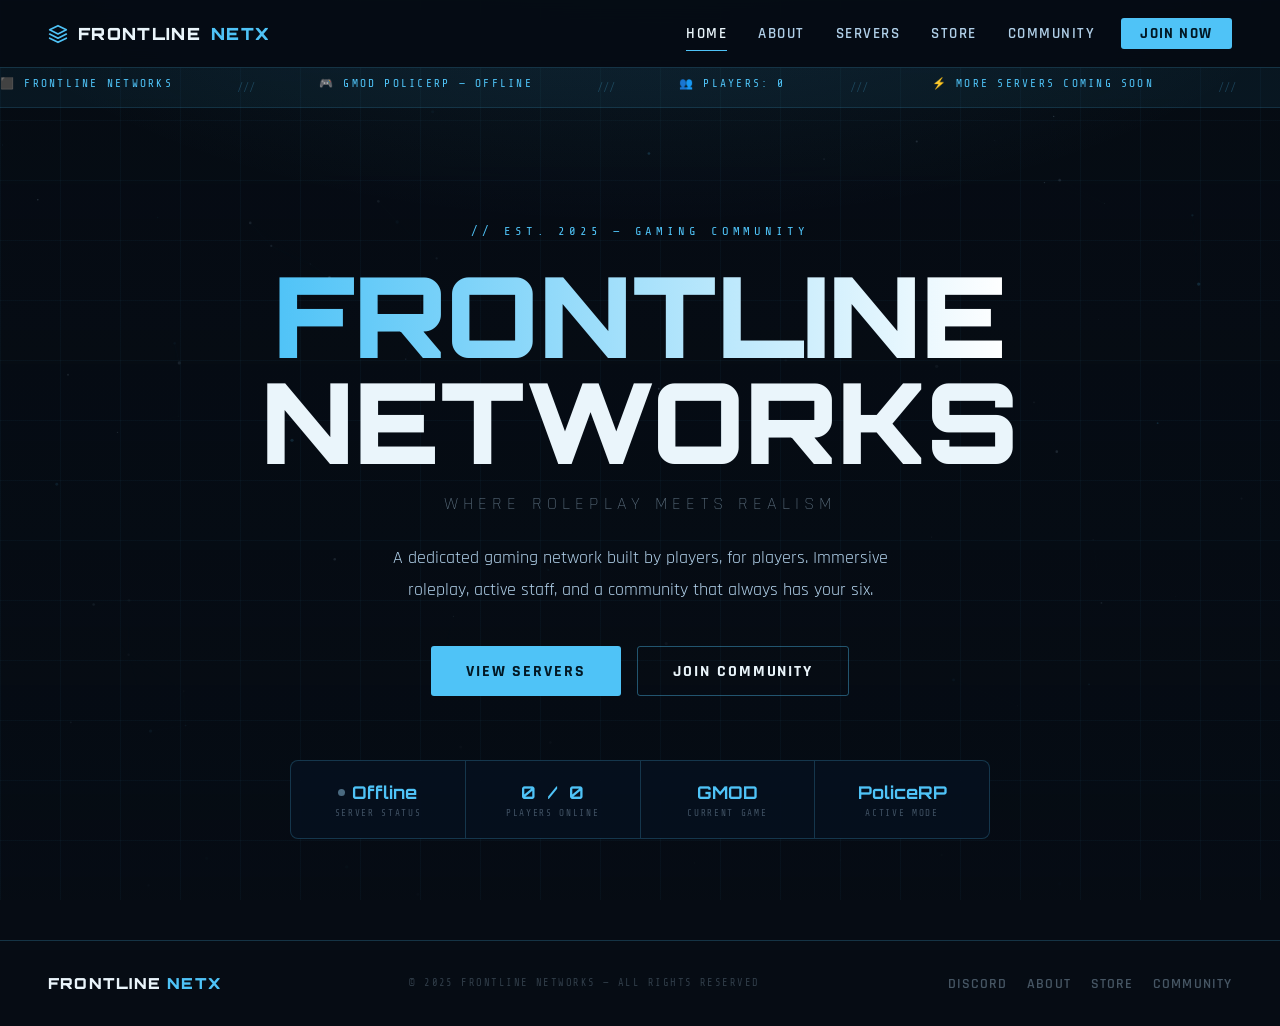
==== commit ee238928: "Update index.html" ====
--- a/index.html
+++ b/index.html
@@ -540,14 +540,199 @@
     .reveal { opacity:0; transform:translateY(24px); transition:opacity 0.55s ease,transform 0.55s ease; }
     .reveal.in { opacity:1; transform:none; }
 
-    /* ── MOBILE ── */
-    @media(max-width:768px){
-      nav { padding:0 1.25rem; }
-      .nav-links { gap:0; }
-      .nav-links button { font-size:0.78rem; padding:0.35rem 0.5rem; }
-      footer { flex-direction:column; text-align:center; }
-      .page-wrap { padding:3rem 1.25rem 4rem; }
-      .server-banner { flex-direction:column; gap:1.25rem; }
+    /* ══════════════════════════════════════
+       HAMBURGER MENU
+    ══════════════════════════════════════ */
+    .hamburger {
+      display: none;
+      flex-direction: column;
+      gap: 5px;
+      background: none;
+      border: none;
+      cursor: pointer;
+      padding: 6px;
+      z-index: 200;
+    }
+
+    .hamburger span {
+      display: block;
+      width: 24px;
+      height: 2px;
+      background: var(--fl-white);
+      border-radius: 2px;
+      transition: transform 0.3s, opacity 0.3s;
+    }
+
+    .hamburger.open span:nth-child(1) { transform: translateY(7px) rotate(45deg); }
+    .hamburger.open span:nth-child(2) { opacity: 0; }
+    .hamburger.open span:nth-child(3) { transform: translateY(-7px) rotate(-45deg); }
+
+    /* Mobile nav drawer */
+    .mobile-nav {
+      display: none;
+      position: fixed;
+      top: 68px; left: 0; right: 0;
+      background: rgba(6,12,20,0.98);
+      border-bottom: 1px solid var(--fl-border);
+      backdrop-filter: blur(16px);
+      z-index: 99;
+      flex-direction: column;
+      padding: 1rem 0 1.5rem;
+      transform: translateY(-10px);
+      opacity: 0;
+      transition: transform 0.25s ease, opacity 0.25s ease;
+    }
+
+    .mobile-nav.open {
+      display: flex;
+      transform: translateY(0);
+      opacity: 1;
+    }
+
+    .mobile-nav button {
+      font-family: 'Rajdhani', sans-serif;
+      font-weight: 600;
+      font-size: 1.05rem;
+      letter-spacing: 0.12em;
+      text-transform: uppercase;
+      color: var(--fl-text);
+      background: none;
+      border: none;
+      cursor: pointer;
+      padding: 0.9rem 2rem;
+      text-align: left;
+      transition: color 0.2s, background 0.2s;
+      border-left: 2px solid transparent;
+    }
+
+    .mobile-nav button:hover,
+    .mobile-nav button.active {
+      color: var(--fl-white);
+      background: rgba(79,195,247,0.06);
+      border-left-color: var(--fl-blue);
+    }
+
+    .mobile-nav .mobile-cta {
+      margin: 0.75rem 2rem 0;
+      background: var(--fl-blue);
+      color: #021824;
+      font-weight: 700;
+      padding: 0.85rem 1.5rem;
+      border-radius: 4px;
+      text-align: center;
+      border-left: none !important;
+    }
+
+    .mobile-nav .mobile-cta:hover {
+      background: var(--fl-blue-dark);
+      color: var(--fl-white);
+    }
+
+    /* ══════════════════════════════════════
+       FULL RESPONSIVE BREAKPOINTS
+    ══════════════════════════════════════ */
+
+    /* ── Tablet (≤900px) ── */
+    @media (max-width: 900px) {
+      .card-grid { grid-template-columns: repeat(auto-fit, minmax(220px, 1fr)); }
+      .store-grid { grid-template-columns: 1fr 1fr; }
+      .comm-grid  { grid-template-columns: 1fr 1fr; }
+      .cat-grid   { grid-template-columns: 1fr 1fr; }
+      .server-stats-row { grid-template-columns: repeat(2, 1fr); }
+      .stats-bar { max-width: 100%; }
+    }
+
+    /* ── Mobile (≤768px) ── */
+    @media (max-width: 768px) {
+
+      /* Nav — hide desktop links, show hamburger */
+      nav { padding: 0 1.25rem; }
+      .nav-links { display: none; }
+      .hamburger { display: flex; }
+
+      /* Hero */
+      #view-home {
+        padding: 4rem 1.25rem 3rem;
+        min-height: calc(100vh - 100px);
+      }
+
+      .hero-title { font-size: clamp(2.4rem, 13vw, 4rem); }
+      .hero-sub { font-size: 0.95rem; letter-spacing: 0.18em; }
+      .hero-desc { font-size: 1rem; }
+      .hero-btns { flex-direction: column; align-items: center; width: 100%; }
+      .hero-btns .btn { width: 100%; max-width: 320px; text-align: center; }
+
+      /* Stats bar — 2x2 grid on mobile */
+      .stats-bar {
+        display: grid;
+        grid-template-columns: 1fr 1fr;
+        width: 100%;
+        margin-top: 2.5rem;
+      }
+
+      .stat-item { border-right: 1px solid var(--fl-border); border-bottom: 1px solid var(--fl-border); }
+      .stat-item:nth-child(2) { border-right: none; }
+      .stat-item:nth-child(3) { border-bottom: none; }
+      .stat-item:nth-child(4) { border-right: none; border-bottom: none; }
+
+      /* Page wrap */
+      .page-wrap { padding: 2.5rem 1.25rem 4rem; }
+
+      /* Page title */
+      .page-title { font-size: clamp(1.6rem, 8vw, 2.4rem); }
+
+      /* Grids — single column */
+      .card-grid  { grid-template-columns: 1fr; }
+      .store-grid { grid-template-columns: 1fr; }
+      .comm-grid  { grid-template-columns: 1fr; }
+      .cat-grid   { grid-template-columns: 1fr; }
+
+      /* Server card */
+      .server-banner { flex-direction: column; gap: 1.25rem; padding: 1.75rem 1.25rem; }
+      .server-stats-row { grid-template-columns: 1fr 1fr; }
+      .stat-cell { border-right: 1px solid var(--fl-border); border-bottom: 1px solid var(--fl-border); }
+      .stat-cell:nth-child(2) { border-right: none; }
+      .stat-cell:nth-child(3) { border-bottom: none; }
+      .stat-cell:nth-child(4) { border-right: none; border-bottom: none; }
+
+      /* Coming panel */
+      .coming-panel { padding: 2rem 1.25rem; }
+      .coming-games { gap: 0.6rem; }
+      .coming-game { font-size: 0.85rem; padding: 0.5rem 1rem; }
+      .notify-row { flex-direction: column; }
+      .notify-input, .notify-btn { width: 100%; }
+
+      /* Store featured badge */
+      .store-card.featured { margin-top: 1rem; }
+
+      /* Forums */
+      .forum-row { padding: 0.85rem 1.25rem; }
+      .forums-hdr { padding: 1rem 1.25rem; }
+      .forum-cat-hdr { padding: 0.85rem 1.25rem; }
+
+      /* Footer */
+      footer {
+        flex-direction: column;
+        text-align: center;
+        padding: 2rem 1.25rem;
+        gap: 1rem;
+      }
+
+      .footer-links { justify-content: center; flex-wrap: wrap; gap: 1rem; }
+
+      /* Mission block */
+      .mission-block { padding: 1.5rem 1.25rem; }
+
+      /* Ticker font */
+      .ticker-item { font-size: 0.62rem; letter-spacing: 0.14em; }
+    }
+
+    /* ── Small mobile (≤400px) ── */
+    @media (max-width: 400px) {
+      .hero-title { font-size: 2.2rem; }
+      .page-title { font-size: 1.5rem; }
+      .game-badge { width: 72px; height: 72px; }
+      .game-badge-icon { font-size: 1.6rem; }
     }
   </style>
 </head>
@@ -573,7 +758,21 @@
       <li><button onclick="showView('community')" id="nav-community">Community</button></li>
       <li><button class="nav-cta" onclick="window.open('https://steamcommunity.com/openid/login?openid.ns=http://specs.openid.net/auth/2.0&openid.mode=checkid_setup&openid.return_to=https://frontlinenetx.net/auth/steam&openid.realm=https://frontlinenetx.net&openid.identity=http://specs.openid.net/auth/2.0/identifier_select&openid.claimed_id=http://specs.openid.net/auth/2.0/identifier_select','_blank')">Join Now</button></li>
     </ul>
+    <!-- Hamburger for mobile -->
+    <button class="hamburger" id="hamburger" aria-label="Open menu" onclick="toggleMobileNav()">
+      <span></span><span></span><span></span>
+    </button>
   </nav>
+
+  <!-- ── MOBILE NAV DRAWER ── -->
+  <div class="mobile-nav" id="mobile-nav">
+    <button onclick="mobileNav('home')">Home</button>
+    <button onclick="mobileNav('about')">About</button>
+    <button onclick="mobileNav('servers')">Servers</button>
+    <button onclick="mobileNav('store')">Store</button>
+    <button onclick="mobileNav('community')">Community</button>
+    <button class="mobile-cta" onclick="window.open('https://steamcommunity.com/openid/login?openid.ns=http://specs.openid.net/auth/2.0&openid.mode=checkid_setup&openid.return_to=https://frontlinenetx.net/auth/steam&openid.realm=https://frontlinenetx.net&openid.identity=http://specs.openid.net/auth/2.0/identifier_select&openid.claimed_id=http://specs.openid.net/auth/2.0/identifier_select','_blank');closeMobileNav();">🎮 Join Now — Sign in with Steam</button>
+  </div>
 
   <!-- ── TICKER ── -->
   <div class="live-ticker">
@@ -910,6 +1109,33 @@
 </div><!-- /site-wrap -->
 
 <script>
+/* ── MOBILE NAV ── */
+function toggleMobileNav() {
+  const drawer = document.getElementById('mobile-nav');
+  const burger = document.getElementById('hamburger');
+  drawer.classList.toggle('open');
+  burger.classList.toggle('open');
+}
+
+function closeMobileNav() {
+  document.getElementById('mobile-nav').classList.remove('open');
+  document.getElementById('hamburger').classList.remove('open');
+}
+
+function mobileNav(view) {
+  showView(view);
+  closeMobileNav();
+}
+
+// Close drawer when clicking outside
+document.addEventListener('click', e => {
+  const drawer = document.getElementById('mobile-nav');
+  const burger = document.getElementById('hamburger');
+  if (drawer.classList.contains('open') && !drawer.contains(e.target) && !burger.contains(e.target)) {
+    closeMobileNav();
+  }
+});
+
 /* ── VIEW ROUTER ── */
 const views = ['home','about','servers','store','community'];
 
@@ -1002,9 +1228,9 @@
 
 /* ── SERVER STATUS ── */
 const SERVER_CONFIG = {
-  ip: 'YOUR_SERVER_IP',
-  port: 27015,
-  workerUrl: null
+  ip: '5.9.32.206',
+  port: 27580,
+  workerUrl: 'https://frontline-status.jjkeanuza.workers.dev'
 };
 
 async function fetchServerStatus(){
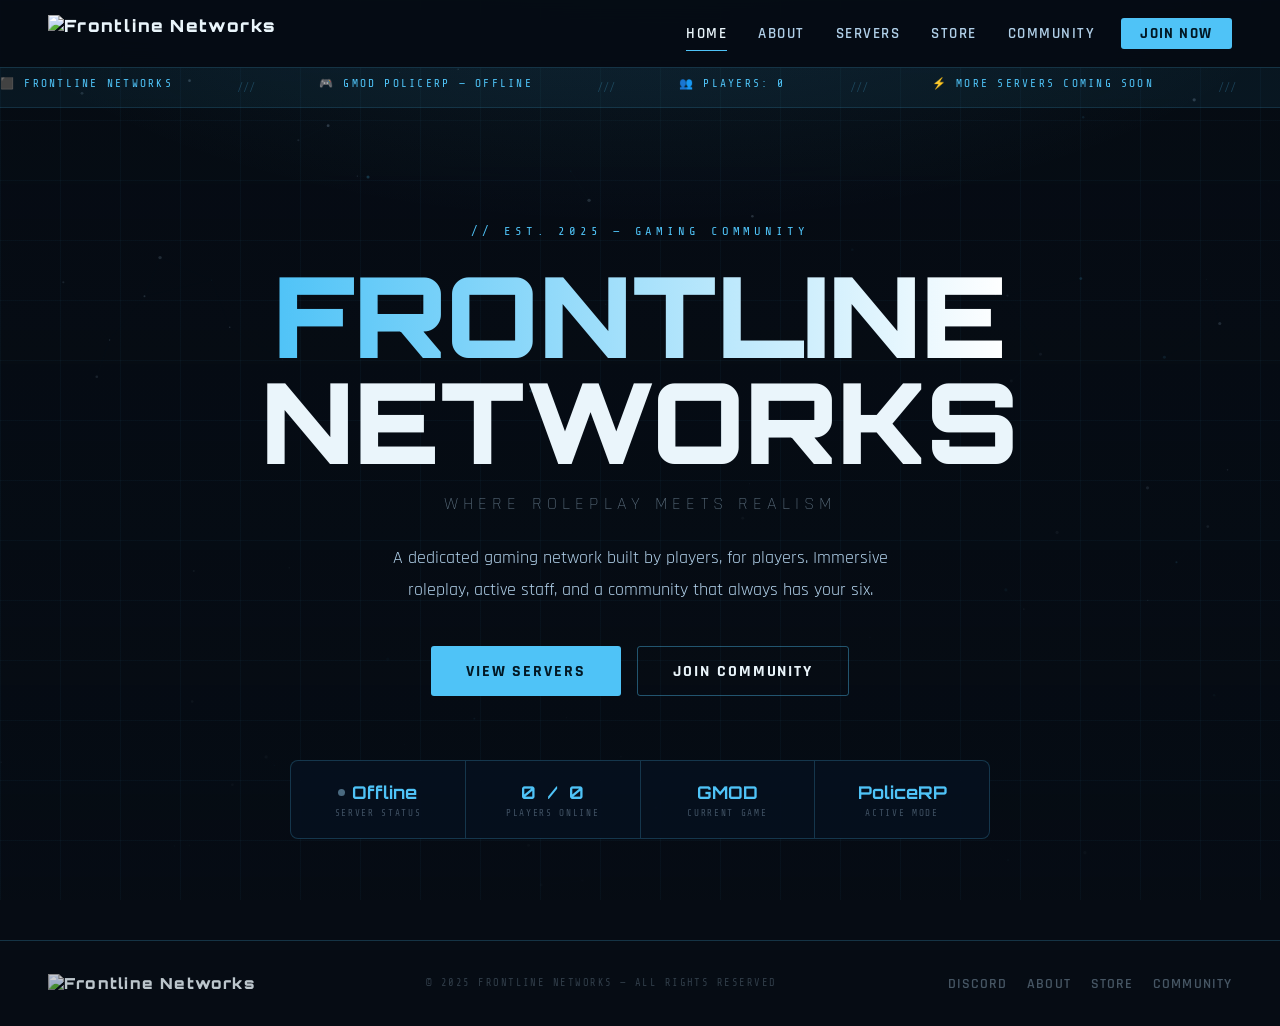
==== commit 75be46a4: "Update index.html" ====
--- a/index.html
+++ b/index.html
@@ -4,6 +4,8 @@
   <meta charset="UTF-8" />
   <meta name="viewport" content="width=device-width, initial-scale=1.0" />
   <title>Frontline Networks</title>
+  <link rel="icon" type="image/svg+xml" href="assets/images/favicon.svg"/>
+  <link rel="shortcut icon" href="assets/images/favicon.svg"/>
   <link rel="preconnect" href="https://fonts.googleapis.com" />
   <link rel="preconnect" href="https://fonts.gstatic.com" crossorigin />
   <link href="https://fonts.googleapis.com/css2?family=Orbitron:wght@400;700;900&family=Rajdhani:wght@300;400;600;700&family=Share+Tech+Mono&display=swap" rel="stylesheet" />
@@ -747,8 +749,7 @@
   <!-- ── NAV ── -->
   <nav>
     <div class="nav-logo" onclick="showView('home')">
-      <svg width="20" height="20" viewBox="0 0 24 24" fill="none" stroke="currentColor" stroke-width="2" stroke-linecap="round" stroke-linejoin="round" style="color:#4fc3f7"><path d="M12 2L2 7l10 5 10-5-10-5z"/><path d="M2 17l10 5 10-5"/><path d="M2 12l10 5 10-5"/></svg>
-      FRONTLINE <span class="logo-accent">NETX</span>
+      <img src="assets/images/logo.svg" alt="Frontline Networks" style="height:38px;width:auto;" />
     </div>
     <ul class="nav-links">
       <li><button onclick="showView('home')"    id="nav-home">Home</button></li>
@@ -821,7 +822,7 @@
         <div class="stat-lbl">Current Game</div>
       </div>
       <div class="stat-item">
-        <div class="stat-val">PoliceRP</div>
+        <div class="stat-val"><span data-server-gamemode>PoliceRP</span></div>
         <div class="stat-lbl">Active Mode</div>
       </div>
     </div>
@@ -902,7 +903,7 @@
             <div class="stat-cell-lbl">Players</div>
           </div>
           <div class="stat-cell">
-            <div class="stat-cell-val">PoliceRP</div>
+            <div class="stat-cell-val"><span data-server-gamemode>PoliceRP</span></div>
             <div class="stat-cell-lbl">Mode</div>
           </div>
           <div class="stat-cell">
@@ -1096,7 +1097,9 @@
 
   <!-- ── FOOTER ── -->
   <footer>
-    <div class="footer-logo" onclick="showView('home')">FRONTLINE <span>NETX</span></div>
+    <div class="footer-logo" onclick="showView('home')">
+      <img src="assets/images/logo.svg" alt="Frontline Networks" style="height:28px;width:auto;opacity:0.8;" />
+    </div>
     <p class="footer-copy">© 2025 Frontline Networks — All rights reserved</p>
     <ul class="footer-links">
       <li><a href="https://discord.gg/7fahT24btF" target="_blank">Discord</a></li>
@@ -1228,16 +1231,17 @@
 
 /* ── SERVER STATUS ── */
 const SERVER_CONFIG = {
-  ip: '5.9.32.206',
-  port: 27580,
-  workerUrl: 'https://frontline-status.jjkeanuza.workers.dev'
+  ip: 'YOUR_SERVER_IP',
+  port: 27015,
+  workerUrl: null
 };
 
 async function fetchServerStatus(){
-  const statusEls = document.querySelectorAll('[data-server-status]');
-  const playerEls = document.querySelectorAll('[data-server-players]');
-  const maxEls    = document.querySelectorAll('[data-server-maxplayers]');
-  const dots      = document.querySelectorAll('[data-status-dot]');
+  const statusEls   = document.querySelectorAll('[data-server-status]');
+  const playerEls   = document.querySelectorAll('[data-server-players]');
+  const maxEls      = document.querySelectorAll('[data-server-maxplayers]');
+  const dots        = document.querySelectorAll('[data-status-dot]');
+  const gamemodeEls = document.querySelectorAll('[data-server-gamemode]');
 
   if(!SERVER_CONFIG.workerUrl || SERVER_CONFIG.ip==='YOUR_SERVER_IP'){
     statusEls.forEach(e=>e.textContent='Offline');
@@ -1248,13 +1252,14 @@
   }
 
   try {
-    const res = await fetch(SERVER_CONFIG.workerUrl, {signal:AbortSignal.timeout(5000)});
+    const res = await fetch(SERVER_CONFIG.workerUrl, {signal:AbortSignal.timeout(8000)});
     const data = await res.json();
     if(data.online){
       statusEls.forEach(e=>e.textContent='Online');
       playerEls.forEach(e=>e.textContent=data.players??'0');
       maxEls.forEach(e=>e.textContent=data.maxplayers??'0');
       dots.forEach(d=>{ d.className='dot dot-live'; });
+      if(data.gamemode) gamemodeEls.forEach(e=>e.textContent=data.gamemode);
     } else {
       statusEls.forEach(e=>e.textContent='Offline');
       playerEls.forEach(e=>e.textContent='0');
@@ -1273,4 +1278,4 @@
 setInterval(fetchServerStatus, 60000);
 </script>
 </body>
-</html>
+</html>
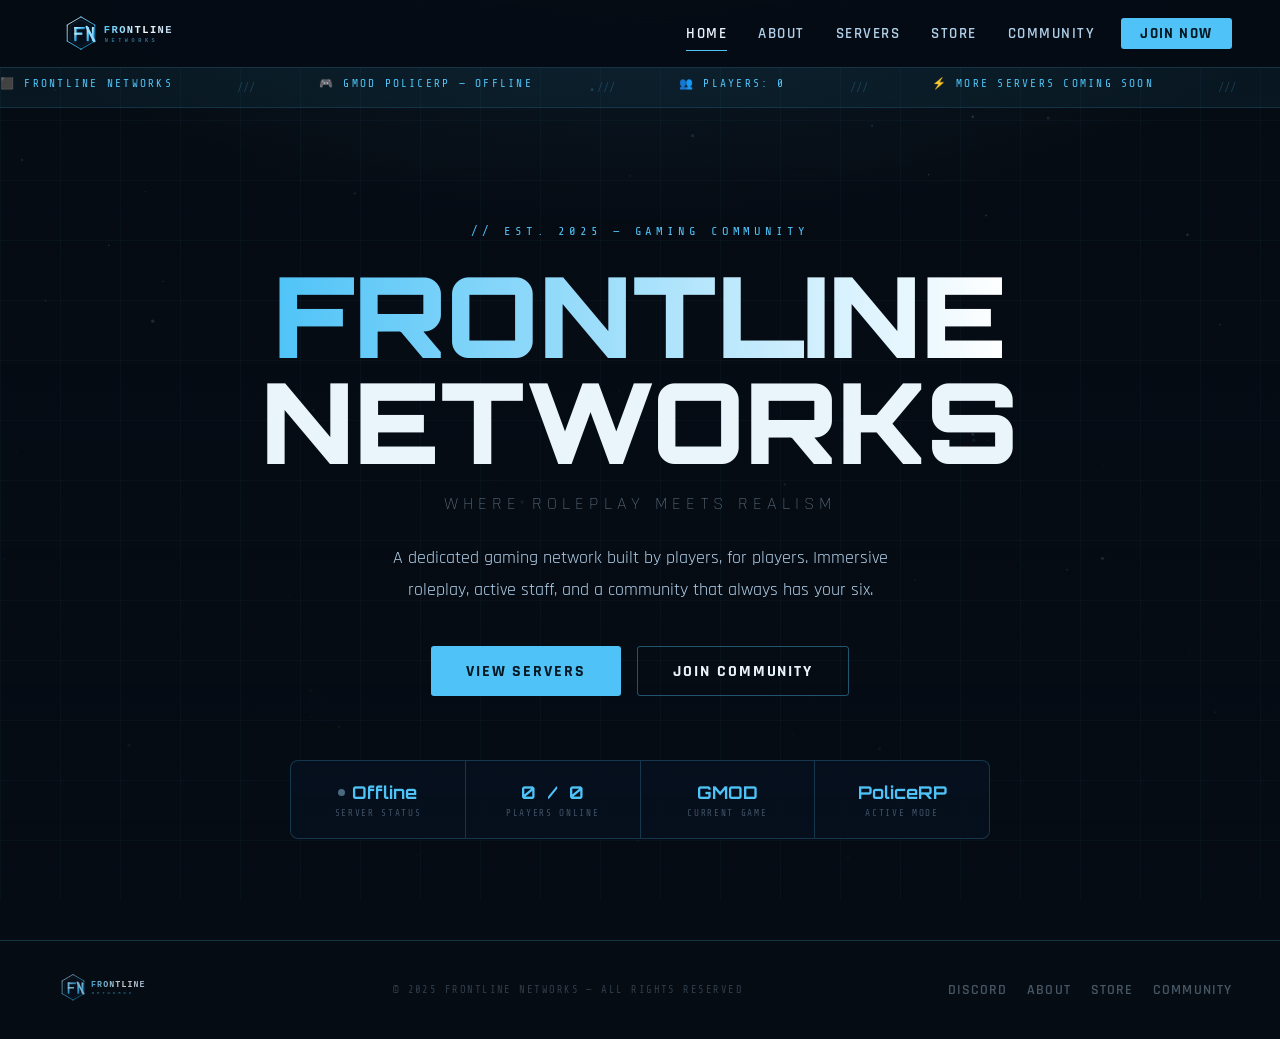
==== commit 5a4dd139: "Updates" ====
--- a/index.html
+++ b/index.html
@@ -4,8 +4,7 @@
   <meta charset="UTF-8" />
   <meta name="viewport" content="width=device-width, initial-scale=1.0" />
   <title>Frontline Networks</title>
-  <link rel="icon" type="image/svg+xml" href="assets/images/favicon.svg"/>
-  <link rel="shortcut icon" href="assets/images/favicon.svg"/>
+  <link rel="icon" type="image/svg+xml" href="data:image/svg+xml,%3Csvg width='32' height='32' viewBox='0 0 32 32' xmlns='http://www.w3.org/2000/svg'%3E%3Cdefs%3E%3ClinearGradient id='fg1' x1='0%25' y1='0%25' x2='100%25' y2='100%25'%3E%3Cstop offset='0%25' stop-color='%23ffffff'/%3E%3Cstop offset='50%25' stop-color='%234fc3f7'/%3E%3Cstop offset='100%25' stop-color='%230277bd'/%3E%3C/linearGradient%3E%3ClinearGradient id='fg2' x1='100%25' y1='0%25' x2='0%25' y2='100%25'%3E%3Cstop offset='0%25' stop-color='%234fc3f7'/%3E%3Cstop offset='100%25' stop-color='%23e0f4ff'/%3E%3C/linearGradient%3E%3C/defs%3E%3Ccircle cx='16' cy='16' r='15' fill='%23060c14'/%3E%3Cpolygon points='16,2 28,9 28,23 16,30 4,23 4,9' fill='none' stroke='url(%23fg1)' stroke-width='1.5'/%3E%3Crect x='7' y='10' width='3' height='12' fill='url(%23fg1)' rx='0.5'/%3E%3Crect x='7' y='10' width='9' height='3' fill='url(%23fg1)' rx='0.5'/%3E%3Crect x='7' y='15' width='7' height='2.5' fill='url(%23fg2)' rx='0.5'/%3E%3Crect x='18' y='10' width='3' height='12' fill='url(%23fg1)' rx='0.5'/%3E%3Crect x='24' y='10' width='3' height='12' fill='url(%23fg1)' rx='0.5'/%3E%3Cline x1='18' y1='10' x2='27' y2='22' stroke='url(%23fg2)' stroke-width='3' stroke-linecap='round'/%3E%3C/svg%3E"/>
   <link rel="preconnect" href="https://fonts.googleapis.com" />
   <link rel="preconnect" href="https://fonts.gstatic.com" crossorigin />
   <link href="https://fonts.googleapis.com/css2?family=Orbitron:wght@400;700;900&family=Rajdhani:wght@300;400;600;700&family=Share+Tech+Mono&display=swap" rel="stylesheet" />
@@ -749,7 +748,29 @@
   <!-- ── NAV ── -->
   <nav>
     <div class="nav-logo" onclick="showView('home')">
-      <img src="assets/images/logo.svg" alt="Frontline Networks" style="height:38px;width:auto;" />
+      <svg width="180" height="38" viewBox="0 0 320 80" xmlns="http://www.w3.org/2000/svg">
+        <defs>
+          <linearGradient id="nl1" x1="0%" y1="0%" x2="100%" y2="100%"><stop offset="0%" stop-color="#ffffff"/><stop offset="50%" stop-color="#4fc3f7"/><stop offset="100%" stop-color="#0277bd"/></linearGradient>
+          <linearGradient id="nl2" x1="100%" y1="0%" x2="0%" y2="100%"><stop offset="0%" stop-color="#4fc3f7"/><stop offset="100%" stop-color="#e0f4ff"/></linearGradient>
+          <linearGradient id="nlT" x1="0%" y1="0%" x2="100%" y2="0%"><stop offset="0%" stop-color="#4fc3f7"/><stop offset="60%" stop-color="#ffffff"/><stop offset="100%" stop-color="#b0cfe8"/></linearGradient>
+        </defs>
+        <polygon points="40,4 69,21 69,55 40,72 11,55 11,21" fill="none" stroke="url(#nl1)" stroke-width="1.8"/>
+        <polygon points="40,10 63,23 63,53 40,66 17,53 17,23" fill="rgba(6,16,30,0.9)" stroke="rgba(79,195,247,0.25)" stroke-width="1"/>
+        <rect x="26" y="25" width="5" height="30" fill="url(#nl1)" rx="1"/>
+        <rect x="26" y="25" width="22" height="5" fill="url(#nl1)" rx="1"/>
+        <rect x="26" y="37" width="17" height="4.5" fill="url(#nl2)" rx="1"/>
+        <rect x="52" y="25" width="5" height="30" fill="url(#nl1)" rx="1"/>
+        <rect x="63" y="25" width="5" height="30" fill="url(#nl1)" rx="1"/>
+        <line x1="52" y1="25" x2="68" y2="55" stroke="url(#nl2)" stroke-width="5" stroke-linecap="round"/>
+        <circle cx="40" cy="4"  r="1.5" fill="#4fc3f7" opacity="0.85"/>
+        <circle cx="69" cy="21" r="1.5" fill="#4fc3f7" opacity="0.6"/>
+        <circle cx="69" cy="55" r="1.5" fill="#4fc3f7" opacity="0.6"/>
+        <circle cx="40" cy="72" r="1.5" fill="#4fc3f7" opacity="0.85"/>
+        <circle cx="11" cy="55" r="1.5" fill="#4fc3f7" opacity="0.6"/>
+        <circle cx="11" cy="21" r="1.5" fill="#4fc3f7" opacity="0.6"/>
+        <text x="88" y="38" font-family="'Courier New',Courier,monospace" font-size="22" font-weight="700" letter-spacing="3" fill="url(#nlT)">FRONTLINE</text>
+        <text x="90" y="56" font-family="'Courier New',Courier,monospace" font-size="11" letter-spacing="7.5" fill="rgba(79,195,247,0.55)">NETWORKS</text>
+      </svg>
     </div>
     <ul class="nav-links">
       <li><button onclick="showView('home')"    id="nav-home">Home</button></li>
@@ -780,7 +801,7 @@
     <div class="ticker-inner">
       <span class="ticker-item">⬛ Frontline Networks</span>
       <span class="ticker-sep">///</span>
-      <span class="ticker-item">🎮 GMOD PoliceRP — <span data-server-status>Offline</span></span>
+      <span class="ticker-item">🎮 GMOD <span data-server-gamemode>PoliceRP</span> — <span data-server-status>Offline</span></span>
       <span class="ticker-sep">///</span>
       <span class="ticker-item">👥 Players: <span data-server-players>0</span></span>
       <span class="ticker-sep">///</span>
@@ -788,7 +809,7 @@
       <span class="ticker-sep">///</span>
       <span class="ticker-item">⬛ Frontline Networks</span>
       <span class="ticker-sep">///</span>
-      <span class="ticker-item">🎮 GMOD PoliceRP — <span data-server-status>Offline</span></span>
+      <span class="ticker-item">🎮 GMOD <span data-server-gamemode>PoliceRP</span> — <span data-server-status>Offline</span></span>
       <span class="ticker-sep">///</span>
       <span class="ticker-item">👥 Players: <span data-server-players>0</span></span>
       <span class="ticker-sep">///</span>
@@ -905,6 +926,10 @@
           <div class="stat-cell">
             <div class="stat-cell-val"><span data-server-gamemode>PoliceRP</span></div>
             <div class="stat-cell-lbl">Mode</div>
+          </div>
+          <div class="stat-cell">
+            <div class="stat-cell-val"><span data-server-map>—</span></div>
+            <div class="stat-cell-lbl">Map</div>
           </div>
           <div class="stat-cell">
             <div class="stat-cell-val">24/7</div>
@@ -1098,7 +1123,29 @@
   <!-- ── FOOTER ── -->
   <footer>
     <div class="footer-logo" onclick="showView('home')">
-      <img src="assets/images/logo.svg" alt="Frontline Networks" style="height:28px;width:auto;opacity:0.8;" />
+      <svg width="140" height="30" viewBox="0 0 320 80" xmlns="http://www.w3.org/2000/svg" style="opacity:0.8">
+        <defs>
+          <linearGradient id="fl1" x1="0%" y1="0%" x2="100%" y2="100%"><stop offset="0%" stop-color="#ffffff"/><stop offset="50%" stop-color="#4fc3f7"/><stop offset="100%" stop-color="#0277bd"/></linearGradient>
+          <linearGradient id="fl2" x1="100%" y1="0%" x2="0%" y2="100%"><stop offset="0%" stop-color="#4fc3f7"/><stop offset="100%" stop-color="#e0f4ff"/></linearGradient>
+          <linearGradient id="flT" x1="0%" y1="0%" x2="100%" y2="0%"><stop offset="0%" stop-color="#4fc3f7"/><stop offset="60%" stop-color="#ffffff"/><stop offset="100%" stop-color="#b0cfe8"/></linearGradient>
+        </defs>
+        <polygon points="40,4 69,21 69,55 40,72 11,55 11,21" fill="none" stroke="url(#fl1)" stroke-width="1.8"/>
+        <polygon points="40,10 63,23 63,53 40,66 17,53 17,23" fill="rgba(6,16,30,0.9)" stroke="rgba(79,195,247,0.25)" stroke-width="1"/>
+        <rect x="26" y="25" width="5" height="30" fill="url(#fl1)" rx="1"/>
+        <rect x="26" y="25" width="22" height="5" fill="url(#fl1)" rx="1"/>
+        <rect x="26" y="37" width="17" height="4.5" fill="url(#fl2)" rx="1"/>
+        <rect x="52" y="25" width="5" height="30" fill="url(#fl1)" rx="1"/>
+        <rect x="63" y="25" width="5" height="30" fill="url(#fl1)" rx="1"/>
+        <line x1="52" y1="25" x2="68" y2="55" stroke="url(#fl2)" stroke-width="5" stroke-linecap="round"/>
+        <circle cx="40" cy="4"  r="1.5" fill="#4fc3f7" opacity="0.85"/>
+        <circle cx="69" cy="21" r="1.5" fill="#4fc3f7" opacity="0.6"/>
+        <circle cx="69" cy="55" r="1.5" fill="#4fc3f7" opacity="0.6"/>
+        <circle cx="40" cy="72" r="1.5" fill="#4fc3f7" opacity="0.85"/>
+        <circle cx="11" cy="55" r="1.5" fill="#4fc3f7" opacity="0.6"/>
+        <circle cx="11" cy="21" r="1.5" fill="#4fc3f7" opacity="0.6"/>
+        <text x="88" y="38" font-family="'Courier New',Courier,monospace" font-size="22" font-weight="700" letter-spacing="3" fill="url(#flT)">FRONTLINE</text>
+        <text x="90" y="56" font-family="'Courier New',Courier,monospace" font-size="11" letter-spacing="7.5" fill="rgba(79,195,247,0.55)">NETWORKS</text>
+      </svg>
     </div>
     <p class="footer-copy">© 2025 Frontline Networks — All rights reserved</p>
     <ul class="footer-links">
@@ -1231,9 +1278,9 @@
 
 /* ── SERVER STATUS ── */
 const SERVER_CONFIG = {
-  ip: 'YOUR_SERVER_IP',
-  port: 27015,
-  workerUrl: null
+  ip: '5.9.32.206',
+  port: 27580,
+  workerUrl: 'https://frontline-status.jjkeanuza.workers.dev'
 };
 
 async function fetchServerStatus(){
@@ -1242,31 +1289,34 @@
   const maxEls      = document.querySelectorAll('[data-server-maxplayers]');
   const dots        = document.querySelectorAll('[data-status-dot]');
   const gamemodeEls = document.querySelectorAll('[data-server-gamemode]');
-
-  if(!SERVER_CONFIG.workerUrl || SERVER_CONFIG.ip==='YOUR_SERVER_IP'){
-    statusEls.forEach(e=>e.textContent='Offline');
-    playerEls.forEach(e=>e.textContent='0');
-    maxEls.forEach(e=>e.textContent='0');
-    dots.forEach(d=>{ d.className='dot dot-off'; });
-    return;
-  }
+  const nameEls     = document.querySelectorAll('[data-server-name]');
+  const mapEls      = document.querySelectorAll('[data-server-map]');
 
   try {
     const res = await fetch(SERVER_CONFIG.workerUrl, {signal:AbortSignal.timeout(8000)});
     const data = await res.json();
+
     if(data.online){
+      // Status
       statusEls.forEach(e=>e.textContent='Online');
+      dots.forEach(d=>{ d.className='dot dot-live'; });
+      // Players
       playerEls.forEach(e=>e.textContent=data.players??'0');
       maxEls.forEach(e=>e.textContent=data.maxplayers??'0');
-      dots.forEach(d=>{ d.className='dot dot-live'; });
+      // Gamemode — shown everywhere with data-server-gamemode including ticker
       if(data.gamemode) gamemodeEls.forEach(e=>e.textContent=data.gamemode);
+      // Map
+      if(data.map) mapEls.forEach(e=>e.textContent=data.map);
+      // Server name
+      if(data.name) nameEls.forEach(e=>e.textContent=data.name);
     } else {
       statusEls.forEach(e=>e.textContent='Offline');
       playerEls.forEach(e=>e.textContent='0');
       maxEls.forEach(e=>e.textContent='0');
       dots.forEach(d=>{ d.className='dot dot-off'; });
     }
-  } catch {
+  } catch(err) {
+    console.warn('Server status fetch failed:', err.message);
     statusEls.forEach(e=>e.textContent='Offline');
     playerEls.forEach(e=>e.textContent='0');
     maxEls.forEach(e=>e.textContent='0');
@@ -1278,4 +1328,4 @@
 setInterval(fetchServerStatus, 60000);
 </script>
 </body>
-</html>+</html>
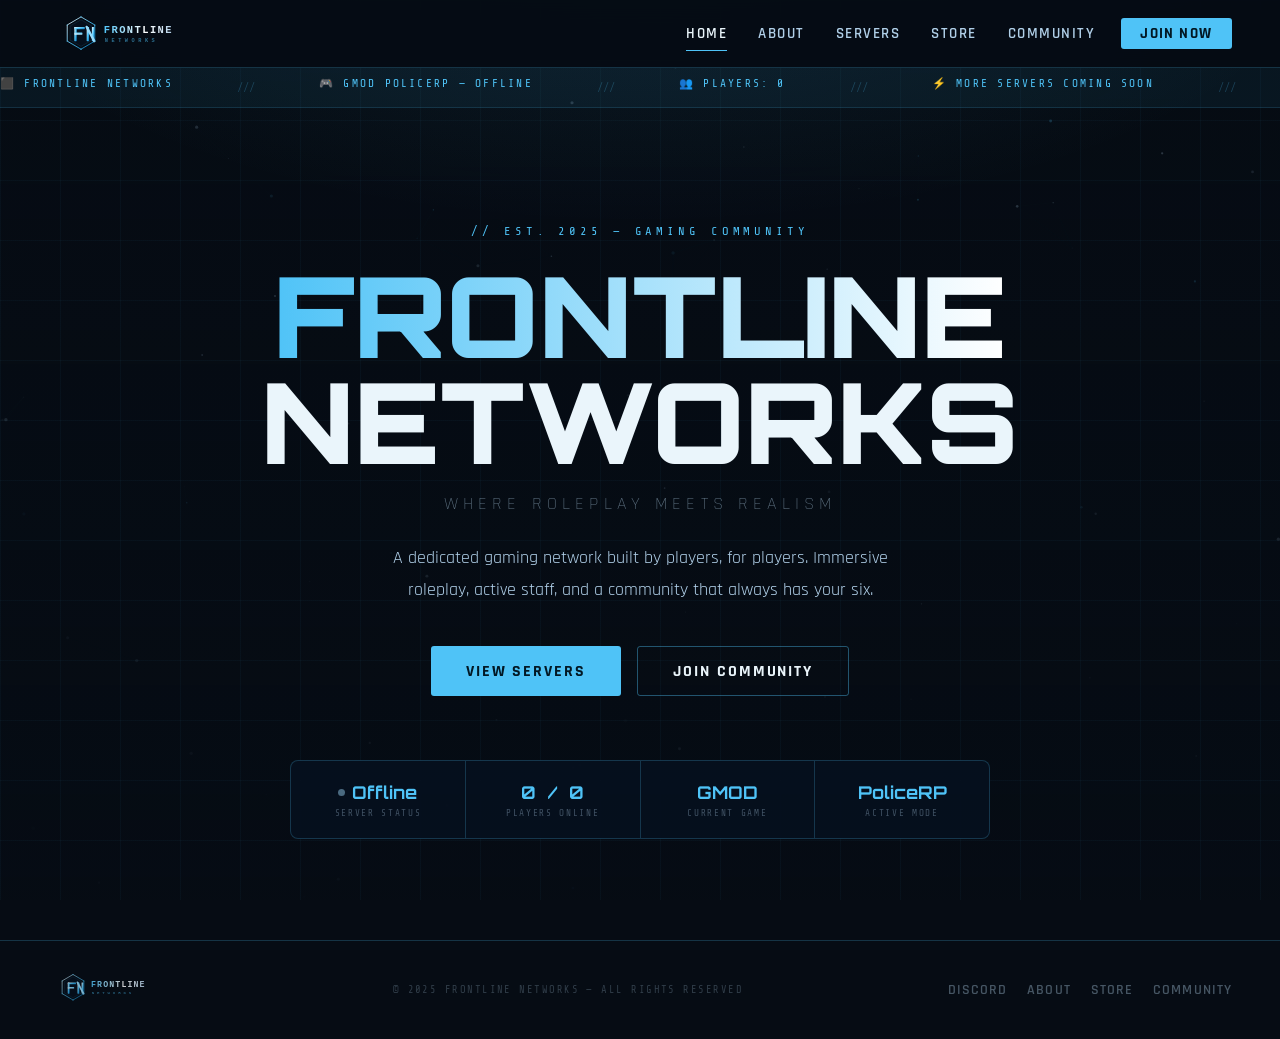
==== commit ca19b2c4: "index update" ====
--- a/index.html
+++ b/index.html
@@ -906,34 +906,42 @@
           <div class="server-info">
             <div class="server-name">Garry's <span>Mod</span></div>
             <div class="server-tag-row">
-              <span class="tag tag-blue">PoliceRP</span>
+              <span class="tag tag-blue"><span data-server-gamemode>PoliceRP</span></span>
               <span class="tag tag-ice">Roleplay</span>
               <span class="tag tag-gray">Server #1</span>
+              <span class="tag" id="server-status-tag" style="color:#4a6a80;border-color:rgba(74,106,128,0.3);background:rgba(74,106,128,0.06)"><span class="dot dot-off" data-status-dot style="margin-right:5px"></span><span data-server-status>Offline</span></span>
             </div>
             <p class="server-desc">Step into a living city where law enforcement meets the criminal underworld. Take the badge, rise through the ranks, investigate crimes — or build your life on the other side of the law. Deep mechanics, active staff, serious roleplay.</p>
-            <div class="server-ip">🖥 IP: Coming Soon &nbsp;|&nbsp; Port: 27015</div>
+            <div style="display:flex;gap:0.75rem;align-items:center;flex-wrap:wrap;margin-top:0.5rem">
+              <div class="server-ip">🖥 <span data-server-name>Frontline Networks</span> &nbsp;|&nbsp; 5.9.32.206:27580</div>
+              <button class="btn btn-solid" id="join-btn" onclick="window.open('steam://connect/5.9.32.206:27580','_blank')" style="padding:0.5rem 1.25rem;font-size:0.85rem">🎮 Join Server</button>
+              <a href="steam://connect/5.9.32.206:27580" class="btn btn-outline" style="padding:0.5rem 1.25rem;font-size:0.85rem;display:none" id="join-link">🎮 Join Now</a>
+            </div>
           </div>
         </div>
         <div class="server-stats-row">
           <div class="stat-cell">
-            <div class="stat-cell-val"><span class="dot dot-off" data-status-dot></span><span data-server-status>Offline</span></div>
+            <div class="stat-cell-val">
+              <span class="dot dot-off" data-status-dot></span>
+              <span data-server-status>Offline</span>
+            </div>
             <div class="stat-cell-lbl">Status</div>
           </div>
           <div class="stat-cell">
             <div class="stat-cell-val"><span data-server-players>0</span>&nbsp;/&nbsp;<span data-server-maxplayers>0</span></div>
-            <div class="stat-cell-lbl">Players</div>
+            <div class="stat-cell-lbl">Players Online</div>
           </div>
           <div class="stat-cell">
-            <div class="stat-cell-val"><span data-server-gamemode>PoliceRP</span></div>
-            <div class="stat-cell-lbl">Mode</div>
+            <div class="stat-cell-val"><span data-server-gamemode>—</span></div>
+            <div class="stat-cell-lbl">Game Mode</div>
           </div>
           <div class="stat-cell">
             <div class="stat-cell-val"><span data-server-map>—</span></div>
-            <div class="stat-cell-lbl">Map</div>
+            <div class="stat-cell-lbl">Current Map</div>
           </div>
           <div class="stat-cell">
-            <div class="stat-cell-val">24/7</div>
-            <div class="stat-cell-lbl">Scheduled</div>
+            <div class="stat-cell-val" id="server-uptime">—</div>
+            <div class="stat-cell-lbl">Last Checked</div>
           </div>
         </div>
       </div>
@@ -1291,6 +1299,14 @@
   const gamemodeEls = document.querySelectorAll('[data-server-gamemode]');
   const nameEls     = document.querySelectorAll('[data-server-name]');
   const mapEls      = document.querySelectorAll('[data-server-map]');
+  const uptimeEl    = document.getElementById('server-uptime');
+  const statusTag   = document.getElementById('server-status-tag');
+
+  // Update last-checked time
+  if(uptimeEl){
+    const now = new Date();
+    uptimeEl.textContent = now.toLocaleTimeString([], {hour:'2-digit',minute:'2-digit',second:'2-digit'});
+  }
 
   try {
     const res = await fetch(SERVER_CONFIG.workerUrl, {signal:AbortSignal.timeout(8000)});
@@ -1300,10 +1316,12 @@
       // Status
       statusEls.forEach(e=>e.textContent='Online');
       dots.forEach(d=>{ d.className='dot dot-live'; });
+      // Update status tag colour to green
+      if(statusTag){ statusTag.style.color='#4ade80'; statusTag.style.borderColor='rgba(74,222,128,0.4)'; statusTag.style.background='rgba(74,222,128,0.08)'; }
       // Players
       playerEls.forEach(e=>e.textContent=data.players??'0');
       maxEls.forEach(e=>e.textContent=data.maxplayers??'0');
-      // Gamemode — shown everywhere with data-server-gamemode including ticker
+      // Gamemode
       if(data.gamemode) gamemodeEls.forEach(e=>e.textContent=data.gamemode);
       // Map
       if(data.map) mapEls.forEach(e=>e.textContent=data.map);
@@ -1314,6 +1332,7 @@
       playerEls.forEach(e=>e.textContent='0');
       maxEls.forEach(e=>e.textContent='0');
       dots.forEach(d=>{ d.className='dot dot-off'; });
+      if(statusTag){ statusTag.style.color='#4a6a80'; statusTag.style.borderColor='rgba(74,106,128,0.3)'; statusTag.style.background='rgba(74,106,128,0.06)'; }
     }
   } catch(err) {
     console.warn('Server status fetch failed:', err.message);
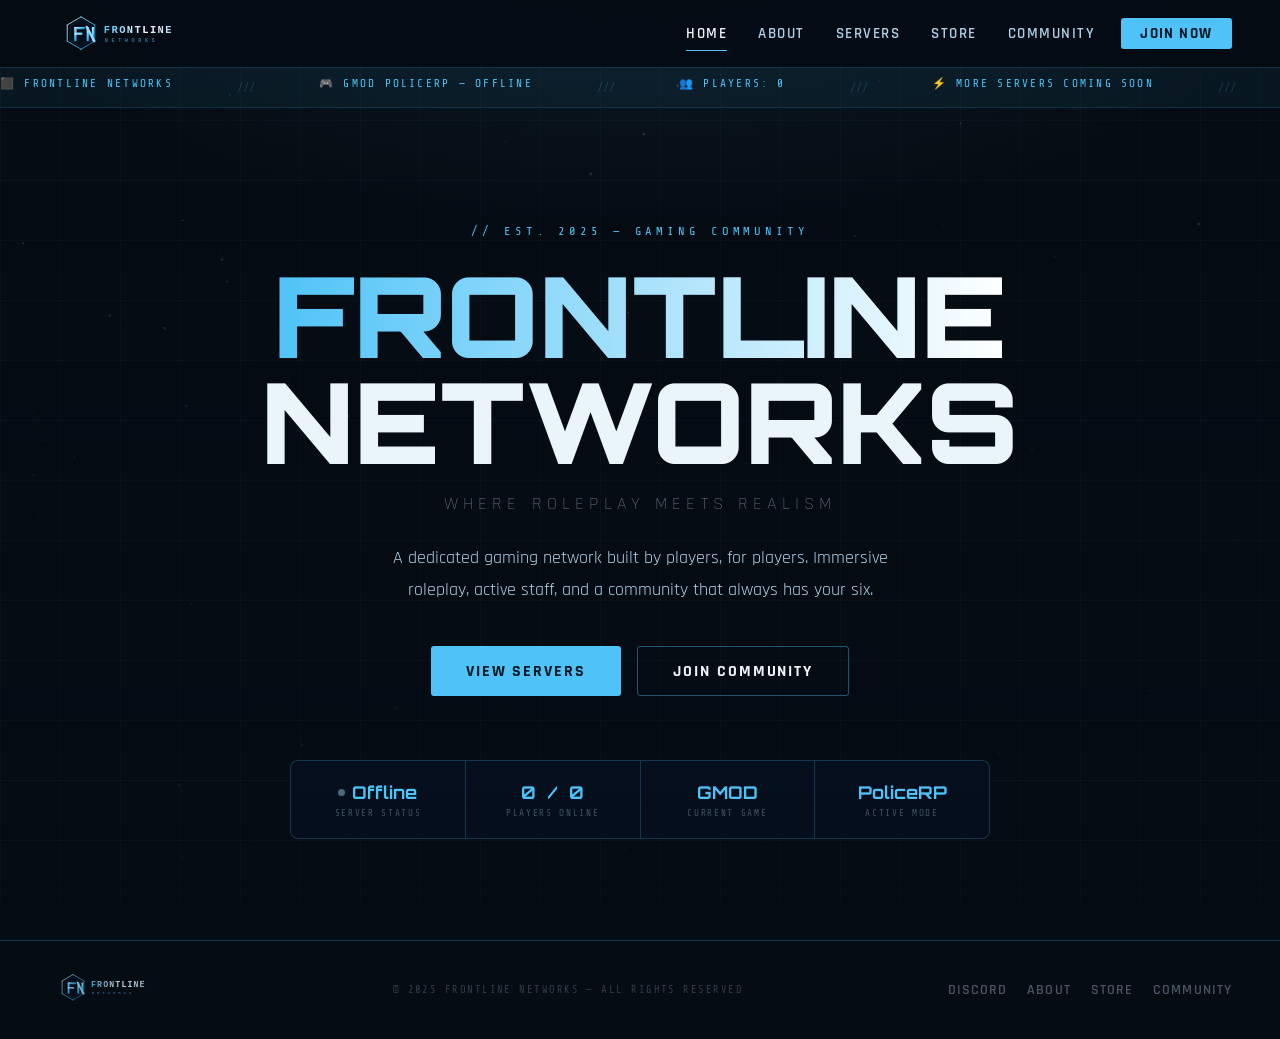
==== commit 5f209ef9: "Updated index.html" ====
--- a/index.html
+++ b/index.html
@@ -912,10 +912,11 @@
               <span class="tag" id="server-status-tag" style="color:#4a6a80;border-color:rgba(74,106,128,0.3);background:rgba(74,106,128,0.06)"><span class="dot dot-off" data-status-dot style="margin-right:5px"></span><span data-server-status>Offline</span></span>
             </div>
             <p class="server-desc">Step into a living city where law enforcement meets the criminal underworld. Take the badge, rise through the ranks, investigate crimes — or build your life on the other side of the law. Deep mechanics, active staff, serious roleplay.</p>
-            <div style="display:flex;gap:0.75rem;align-items:center;flex-wrap:wrap;margin-top:0.5rem">
+            <div style="display:flex;gap:0.75rem;align-items:center;flex-wrap:wrap;margin-top:1rem">
               <div class="server-ip">🖥 <span data-server-name>Frontline Networks</span> &nbsp;|&nbsp; 5.9.32.206:27580</div>
-              <button class="btn btn-solid" id="join-btn" onclick="window.open('steam://connect/5.9.32.206:27580','_blank')" style="padding:0.5rem 1.25rem;font-size:0.85rem">🎮 Join Server</button>
-              <a href="steam://connect/5.9.32.206:27580" class="btn btn-outline" style="padding:0.5rem 1.25rem;font-size:0.85rem;display:none" id="join-link">🎮 Join Now</a>
+            </div>
+            <div style="margin-top:1rem">
+              <a href="steam://connect/5.9.32.206:27580" class="btn btn-solid" style="padding:0.65rem 1.5rem;font-size:0.95rem;text-decoration:none;display:inline-block">🎮 Join Server</a>
             </div>
           </div>
         </div>
@@ -1347,4 +1348,4 @@
 setInterval(fetchServerStatus, 60000);
 </script>
 </body>
-</html>
+</html>
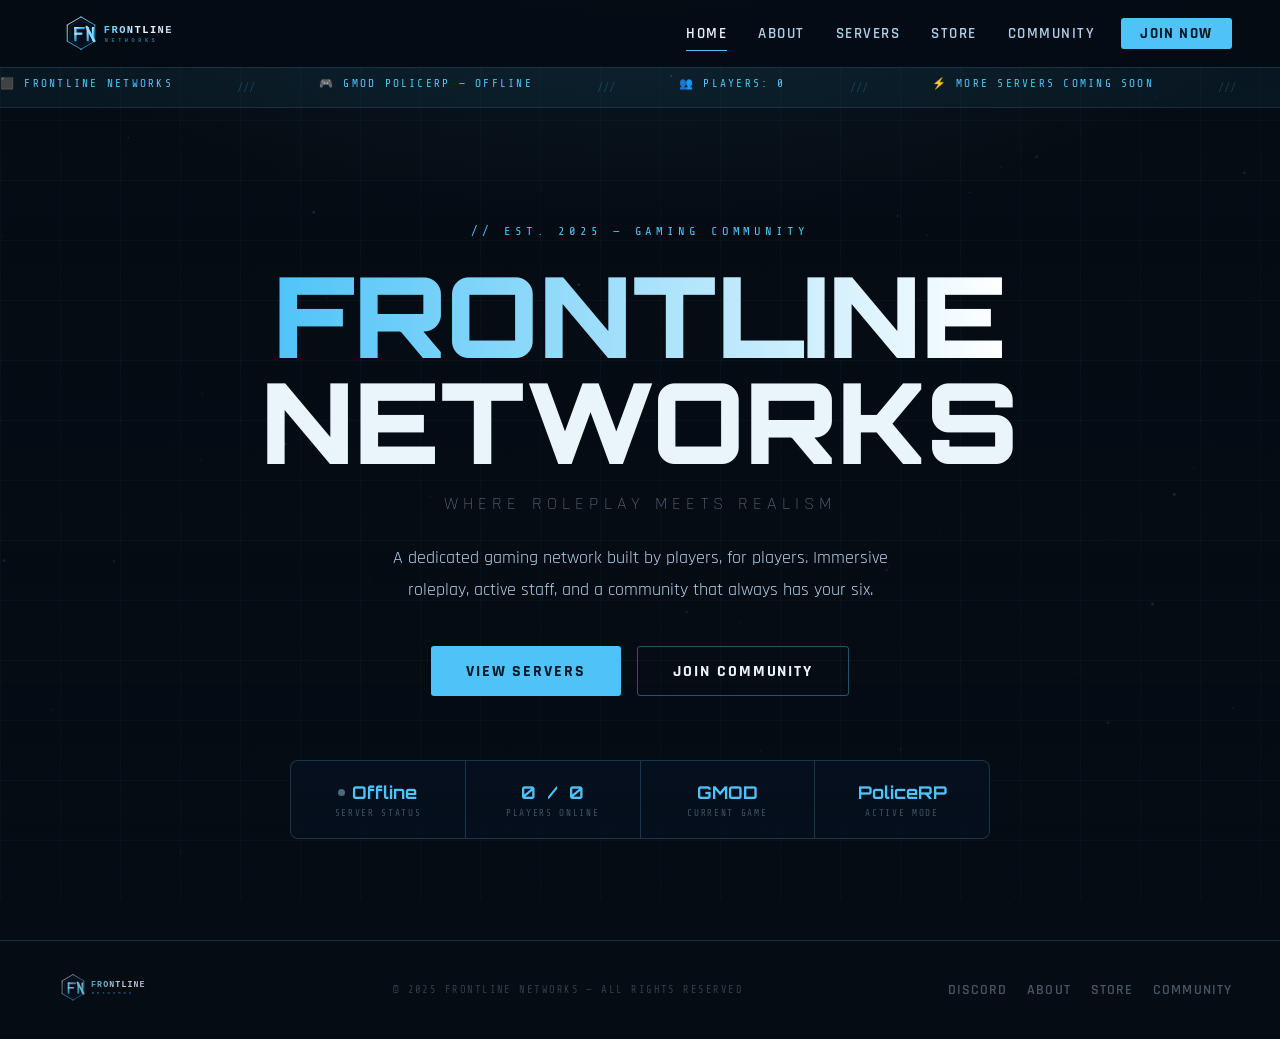
==== commit 8d2fbb69: "updated" ====
--- a/index.html
+++ b/index.html
@@ -3,7 +3,43 @@
 <head>
   <meta charset="UTF-8" />
   <meta name="viewport" content="width=device-width, initial-scale=1.0" />
-  <title>Frontline Networks</title>
+  <title>Frontline Networks — GMOD PoliceRP Community</title>
+
+  <!-- ── SEO ── -->
+  <meta name="description" content="Frontline Networks — A dedicated GMOD PoliceRP gaming community. Immersive roleplay, active staff, and a community that always has your six." />
+  <meta name="keywords" content="Frontline Networks, GMOD, PoliceRP, Garry's Mod, Roleplay, Gaming Community" />
+  <meta name="author" content="Frontline Networks" />
+  <meta name="robots" content="index, follow" />
+  <link rel="canonical" href="https://frontlinenetx.net" />
+
+  <!-- ── Open Graph (Discord / social previews) ── -->
+  <meta property="og:type"        content="website" />
+  <meta property="og:url"         content="https://frontlinenetx.net" />
+  <meta property="og:title"       content="Frontline Networks — GMOD PoliceRP" />
+  <meta property="og:description" content="A dedicated GMOD PoliceRP gaming community. Immersive roleplay, active staff, and a community that always has your six." />
+  <meta property="og:image"       content="https://frontlinenetx.net/assets/images/discord-icon.svg" />
+  <meta name="theme-color"        content="#4fc3f7" />
+
+  <!-- ── Twitter / X card ── -->
+  <meta name="twitter:card"        content="summary_large_image" />
+  <meta name="twitter:title"       content="Frontline Networks — GMOD PoliceRP" />
+  <meta name="twitter:description" content="A dedicated GMOD PoliceRP gaming community." />
+  <meta name="twitter:image"       content="https://frontlinenetx.net/assets/images/discord-icon.svg" />
+
+  <!-- ── Security headers (also set via _headers file for Cloudflare) ── -->
+  <meta http-equiv="X-Content-Type-Options"    content="nosniff" />
+  <meta http-equiv="X-XSS-Protection"          content="1; mode=block" />
+  <meta http-equiv="Referrer-Policy"           content="strict-origin-when-cross-origin" />
+  <meta http-equiv="Permissions-Policy"        content="geolocation=(), microphone=(), camera=()" />
+
+  <!-- ── Performance ── -->
+  <meta http-equiv="X-UA-Compatible" content="IE=edge" />
+  <link rel="preconnect" href="https://fonts.googleapis.com" />
+  <link rel="preconnect" href="https://fonts.gstatic.com" crossorigin />
+  <link rel="dns-prefetch" href="https://frontline-status.jjkeanuza.workers.dev" />
+  <link rel="preconnect" href="https://frontline-status.jjkeanuza.workers.dev" crossorigin />
+
+  <title>Frontline Networks — GMOD PoliceRP Community</title>
   <link rel="icon" type="image/svg+xml" href="data:image/svg+xml,%3Csvg width='32' height='32' viewBox='0 0 32 32' xmlns='http://www.w3.org/2000/svg'%3E%3Cdefs%3E%3ClinearGradient id='fg1' x1='0%25' y1='0%25' x2='100%25' y2='100%25'%3E%3Cstop offset='0%25' stop-color='%23ffffff'/%3E%3Cstop offset='50%25' stop-color='%234fc3f7'/%3E%3Cstop offset='100%25' stop-color='%230277bd'/%3E%3C/linearGradient%3E%3ClinearGradient id='fg2' x1='100%25' y1='0%25' x2='0%25' y2='100%25'%3E%3Cstop offset='0%25' stop-color='%234fc3f7'/%3E%3Cstop offset='100%25' stop-color='%23e0f4ff'/%3E%3C/linearGradient%3E%3C/defs%3E%3Ccircle cx='16' cy='16' r='15' fill='%23060c14'/%3E%3Cpolygon points='16,2 28,9 28,23 16,30 4,23 4,9' fill='none' stroke='url(%23fg1)' stroke-width='1.5'/%3E%3Crect x='7' y='10' width='3' height='12' fill='url(%23fg1)' rx='0.5'/%3E%3Crect x='7' y='10' width='9' height='3' fill='url(%23fg1)' rx='0.5'/%3E%3Crect x='7' y='15' width='7' height='2.5' fill='url(%23fg2)' rx='0.5'/%3E%3Crect x='18' y='10' width='3' height='12' fill='url(%23fg1)' rx='0.5'/%3E%3Crect x='24' y='10' width='3' height='12' fill='url(%23fg1)' rx='0.5'/%3E%3Cline x1='18' y1='10' x2='27' y2='22' stroke='url(%23fg2)' stroke-width='3' stroke-linecap='round'/%3E%3C/svg%3E"/>
   <link rel="preconnect" href="https://fonts.googleapis.com" />
   <link rel="preconnect" href="https://fonts.gstatic.com" crossorigin />
@@ -1281,8 +1317,21 @@
     animId=requestAnimationFrame(draw);
   }
 
-  resize(); init(80); draw();
-  window.addEventListener('resize',()=>{ cancelAnimationFrame(animId); resize(); init(80); draw(); });
+  // Reduce particles on mobile for performance
+  const particleCount = window.innerWidth < 768 ? 40 : 80;
+  resize(); init(particleCount); draw();
+
+  // Debounce resize to avoid thrashing
+  let resizeTimer;
+  window.addEventListener('resize',()=>{
+    clearTimeout(resizeTimer);
+    resizeTimer = setTimeout(()=>{
+      cancelAnimationFrame(animId);
+      resize();
+      init(window.innerWidth < 768 ? 40 : 80);
+      draw();
+    }, 150);
+  });
 })();
 
 /* ── SERVER STATUS ── */
@@ -1348,4 +1397,4 @@
 setInterval(fetchServerStatus, 60000);
 </script>
 </body>
-</html>+</html>
